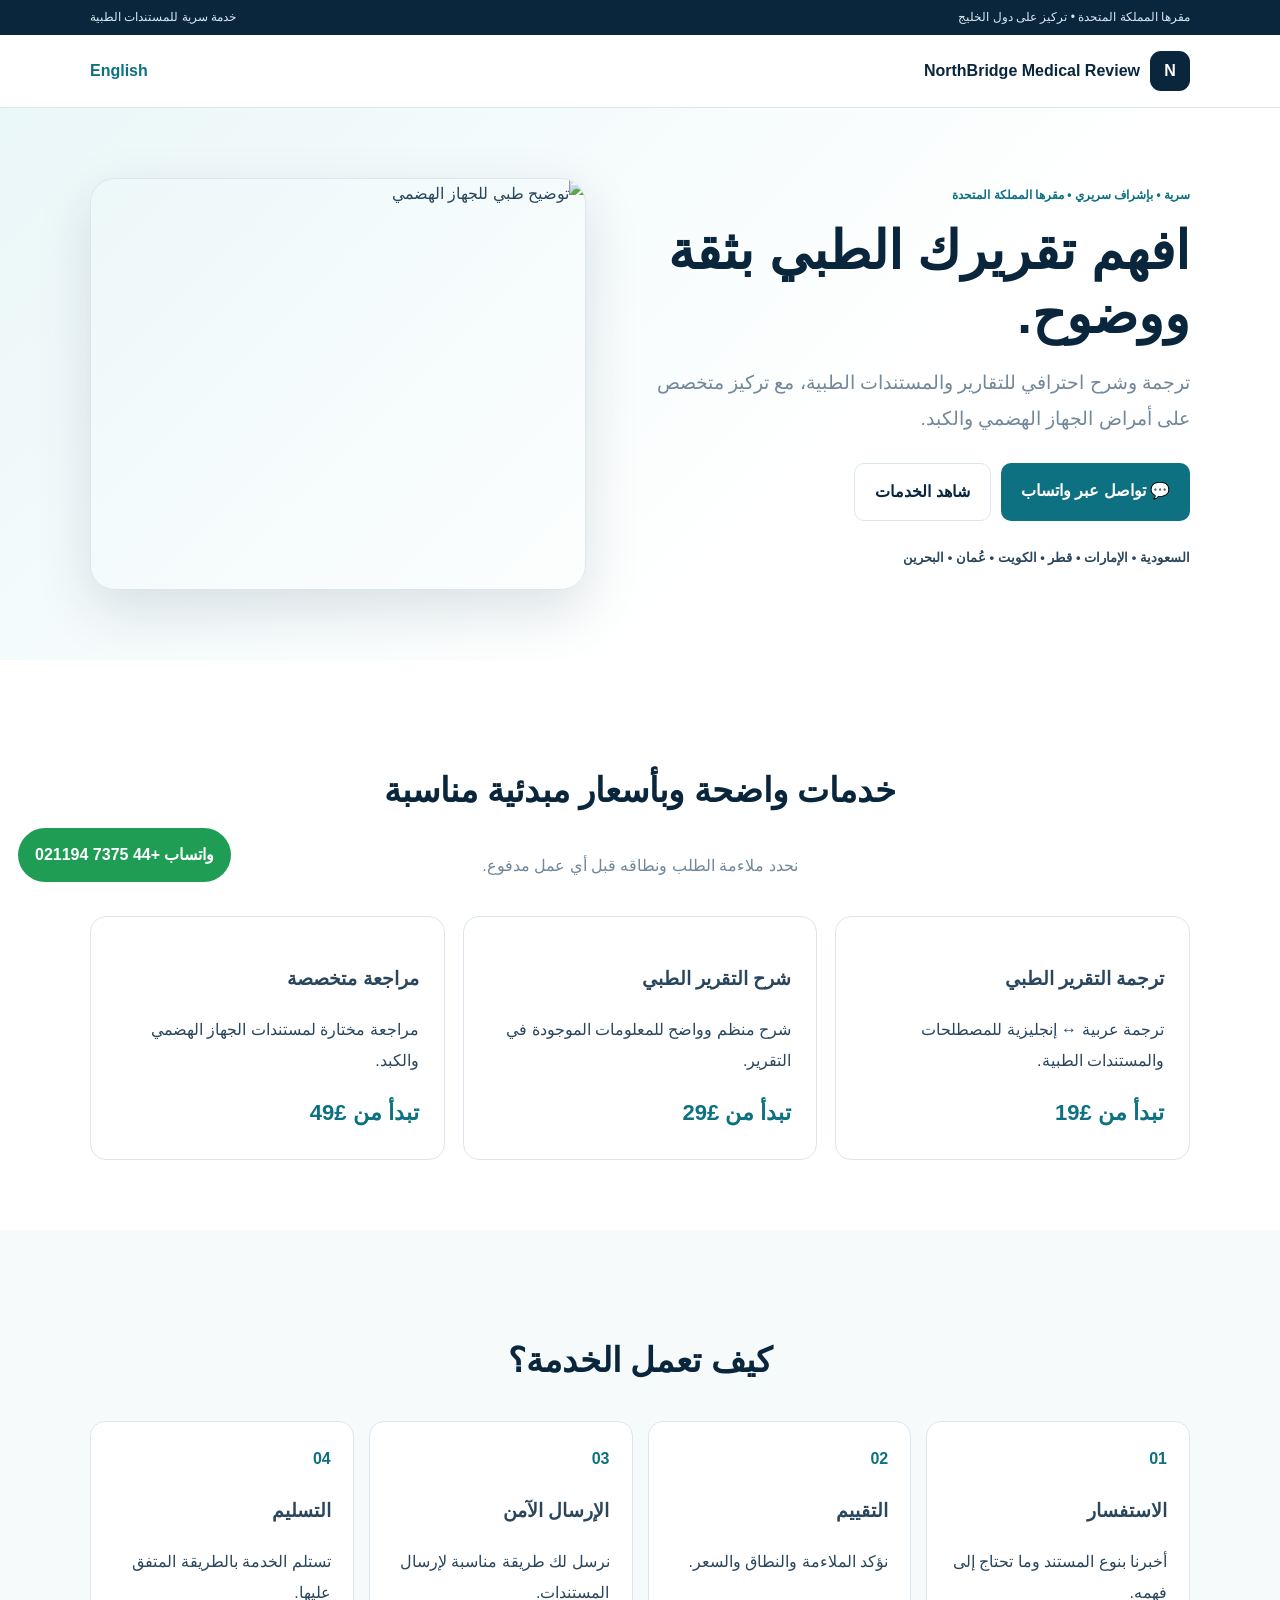
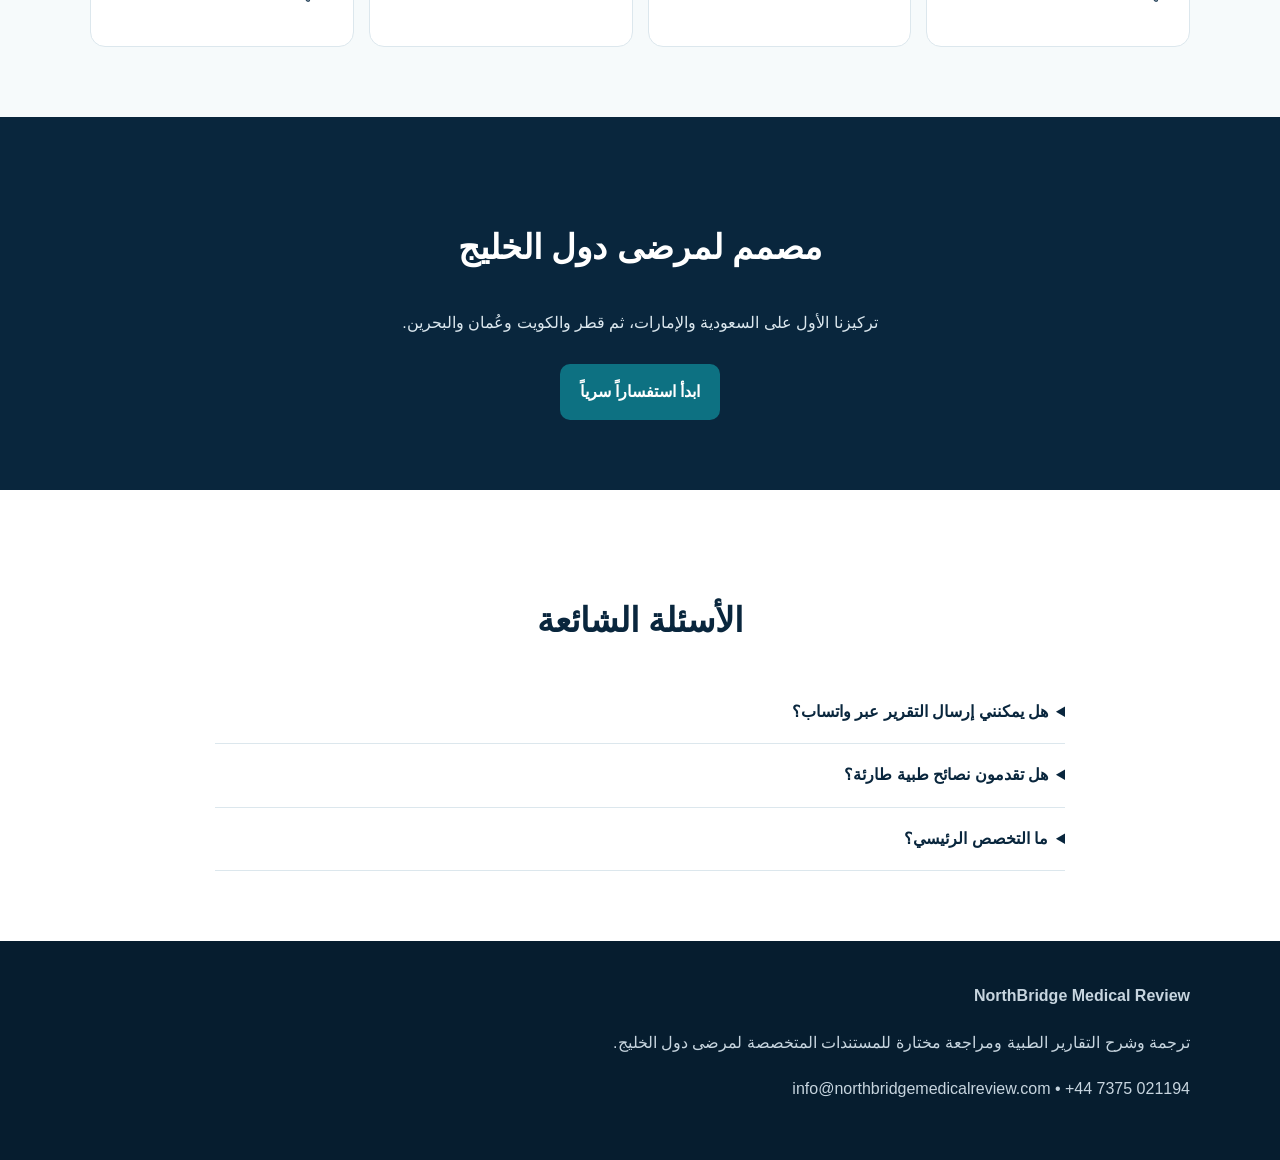
==== ar.html @ 4c1083df "Add files via upload" ====
<!doctype html><html lang="ar" dir="rtl"><head><meta charset="utf-8"><meta name="viewport" content="width=device-width,initial-scale=1"><title>NorthBridge Medical Review | ترجمة وشرح التقارير الطبية</title><meta name="description" content="ترجمة وشرح احترافي للتقارير الطبية مع تركيز متخصص على أمراض الجهاز الهضمي والكبد لمرضى دول الخليج."><style>body{margin:0;font-family:Tahoma,"Segoe UI",Arial,sans-serif;color:#29465d;line-height:1.9}a{text-decoration:none}.wrap{max-width:1100px;margin:auto;padding:0 22px}.top{background:#09263d;color:#dbe7ee;font-size:12px}.top .wrap{height:35px;display:flex;justify-content:space-between;align-items:center}header{background:#fff;border-bottom:1px solid #dce7ed}nav{height:72px;display:flex;justify-content:space-between;align-items:center}.brand{display:flex;align-items:center;gap:10px;font-weight:900;color:#09263d}.logo{width:40px;height:40px;border-radius:11px;background:#09263d;color:#fff;display:grid;place-items:center}.lang{color:#0d7182;font-weight:900}.hero{background:linear-gradient(135deg,#eaf7f8,#fff 65%);padding:70px 0}.grid{display:grid;grid-template-columns:1.05fr .95fr;gap:55px;align-items:center}.eyebrow{color:#0d7182;font-size:12px;font-weight:900}h1{font-size:53px;line-height:1.2;color:#09263d;margin:12px 0 18px}h2{font-size:34px;color:#09263d}.lead{font-size:19px;color:#71879a}.actions{display:flex;gap:10px;flex-wrap:wrap;margin:25px 0}.btn{display:inline-flex;padding:13px 20px;border-radius:10px;font-weight:900}.primary{background:#0d7182;color:#fff}.outline{border:1px solid #dce7ed;background:#fff;color:#09263d}.visual{border-radius:25px;overflow:hidden;border:1px solid #dce7ed;box-shadow:0 20px 55px rgba(9,38,61,.13)}.visual img{width:100%;height:410px;object-fit:cover;display:block}section{padding:70px 0}.center{text-align:center}.sub{max-width:720px;margin:0 auto 35px;color:#71879a}.cards{display:grid;grid-template-columns:repeat(3,1fr);gap:18px}.card{border:1px solid #dce7ed;border-radius:16px;padding:25px}.price{font-size:22px;font-weight:900;color:#0d7182}.process{background:#f6fafb}.steps{display:grid;grid-template-columns:repeat(4,1fr);gap:15px}.step{background:#fff;border:1px solid #dce7ed;border-radius:15px;padding:22px}.num{color:#0d7182;font-weight:900}.region{background:#09263d;color:#dbe7ee}.region h2{color:#fff}.faq{max-width:850px;margin:auto}.faq details{border-bottom:1px solid #dce7ed;padding:16px 0}.faq summary{font-weight:900;color:#09263d}footer{background:#061d2f;color:#c7d5df;padding:40px 0}.wa{position:fixed;left:18px;bottom:18px;background:#1f9d55;color:#fff;padding:12px 17px;border-radius:999px;font-weight:900}@media(max-width:850px){.grid{grid-template-columns:1fr}.cards{grid-template-columns:1fr}.steps{grid-template-columns:1fr 1fr}h1{font-size:42px}}@media(max-width:560px){.steps{grid-template-columns:1fr}h1{font-size:36px}}</style></head><body><div class="top"><div class="wrap"><span>مقرها المملكة المتحدة • تركيز على دول الخليج</span><span>خدمة سرية للمستندات الطبية</span></div></div><header><div class="wrap"><nav><a class="brand" href="index.html"><span class="logo">N</span>NorthBridge Medical Review</a><a class="lang" href="index.html">English</a></nav></div></header><main><section class="hero"><div class="wrap grid"><div><div class="eyebrow">سرية • بإشراف سريري • مقرها المملكة المتحدة</div><h1>افهم تقريرك الطبي بثقة ووضوح.</h1><p class="lead">ترجمة وشرح احترافي للتقارير والمستندات الطبية، مع تركيز متخصص على أمراض الجهاز الهضمي والكبد.</p><div class="actions"><a class="btn primary" href="https://wa.me/447375021194?text=%D9%85%D8%B1%D8%AD%D8%A8%D8%A7%D9%8B%D8%8C%20%D8%A3%D8%B1%D8%BA%D8%A8%20%D9%81%D9%8A%20%D8%AA%D9%82%D8%AF%D9%8A%D9%85%20%D8%A7%D8%B3%D8%AA%D9%81%D8%B3%D8%A7%D8%B1%20%D8%B3%D8%B1%D9%8A" target="_blank">💬 تواصل عبر واتساب</a><a class="btn outline" href="#services">شاهد الخدمات</a></div><p style="font-size:13px;font-weight:800">السعودية • الإمارات • قطر • الكويت • عُمان • البحرين</p></div><div class="visual"><img src="assets/gulf-digestive-anatomy.jpg" alt="توضيح طبي للجهاز الهضمي"></div></div></section><section id="services"><div class="wrap"><div class="center"><h2>خدمات واضحة وبأسعار مبدئية مناسبة</h2><p class="sub">نحدد ملاءمة الطلب ونطاقه قبل أي عمل مدفوع.</p></div><div class="cards"><div class="card"><h3>ترجمة التقرير الطبي</h3><p>ترجمة عربية ↔ إنجليزية للمصطلحات والمستندات الطبية.</p><div class="price">تبدأ من £19</div></div><div class="card"><h3>شرح التقرير الطبي</h3><p>شرح منظم وواضح للمعلومات الموجودة في التقرير.</p><div class="price">تبدأ من £29</div></div><div class="card"><h3>مراجعة متخصصة</h3><p>مراجعة مختارة لمستندات الجهاز الهضمي والكبد.</p><div class="price">تبدأ من £49</div></div></div></div></section><section class="process"><div class="wrap"><div class="center"><h2>كيف تعمل الخدمة؟</h2></div><div class="steps"><div class="step"><div class="num">01</div><h3>الاستفسار</h3><p>أخبرنا بنوع المستند وما تحتاج إلى فهمه.</p></div><div class="step"><div class="num">02</div><h3>التقييم</h3><p>نؤكد الملاءمة والنطاق والسعر.</p></div><div class="step"><div class="num">03</div><h3>الإرسال الآمن</h3><p>نرسل لك طريقة مناسبة لإرسال المستندات.</p></div><div class="step"><div class="num">04</div><h3>التسليم</h3><p>تستلم الخدمة بالطريقة المتفق عليها.</p></div></div></div></section><section class="region"><div class="wrap center"><h2>مصمم لمرضى دول الخليج</h2><p>تركيزنا الأول على السعودية والإمارات، ثم قطر والكويت وعُمان والبحرين.</p><div style="margin-top:25px"><a class="btn primary" href="https://wa.me/447375021194" target="_blank">ابدأ استفساراً سرياً</a></div></div></section><section id="faq"><div class="wrap"><div class="center"><h2>الأسئلة الشائعة</h2></div><div class="faq"><details><summary>هل يمكنني إرسال التقرير عبر واتساب؟</summary><p>بعد تقييم الطلب، سنوضح لك طريقة مناسبة وآمنة لإرسال المستندات.</p></details><details><summary>هل تقدمون نصائح طبية طارئة؟</summary><p>لا. هذه ليست خدمة طوارئ. عند وجود أعراض عاجلة، تواصل مع خدمة الطوارئ أو الرعاية الصحية المحلية.</p></details><details><summary>ما التخصص الرئيسي؟</summary><p>التركيز المتخصص الأولي هو أمراض الجهاز الهضمي والكبد.</p></details></div></div></section></main><footer><div class="wrap"><strong>NorthBridge Medical Review</strong><p>ترجمة وشرح التقارير الطبية ومراجعة مختارة للمستندات المتخصصة لمرضى دول الخليج.</p><p>info@northbridgemedicalreview.com • +44 7375 021194</p></div></footer><a class="wa" href="https://wa.me/447375021194" target="_blank">واتساب +44 7375 021194</a></body></html>
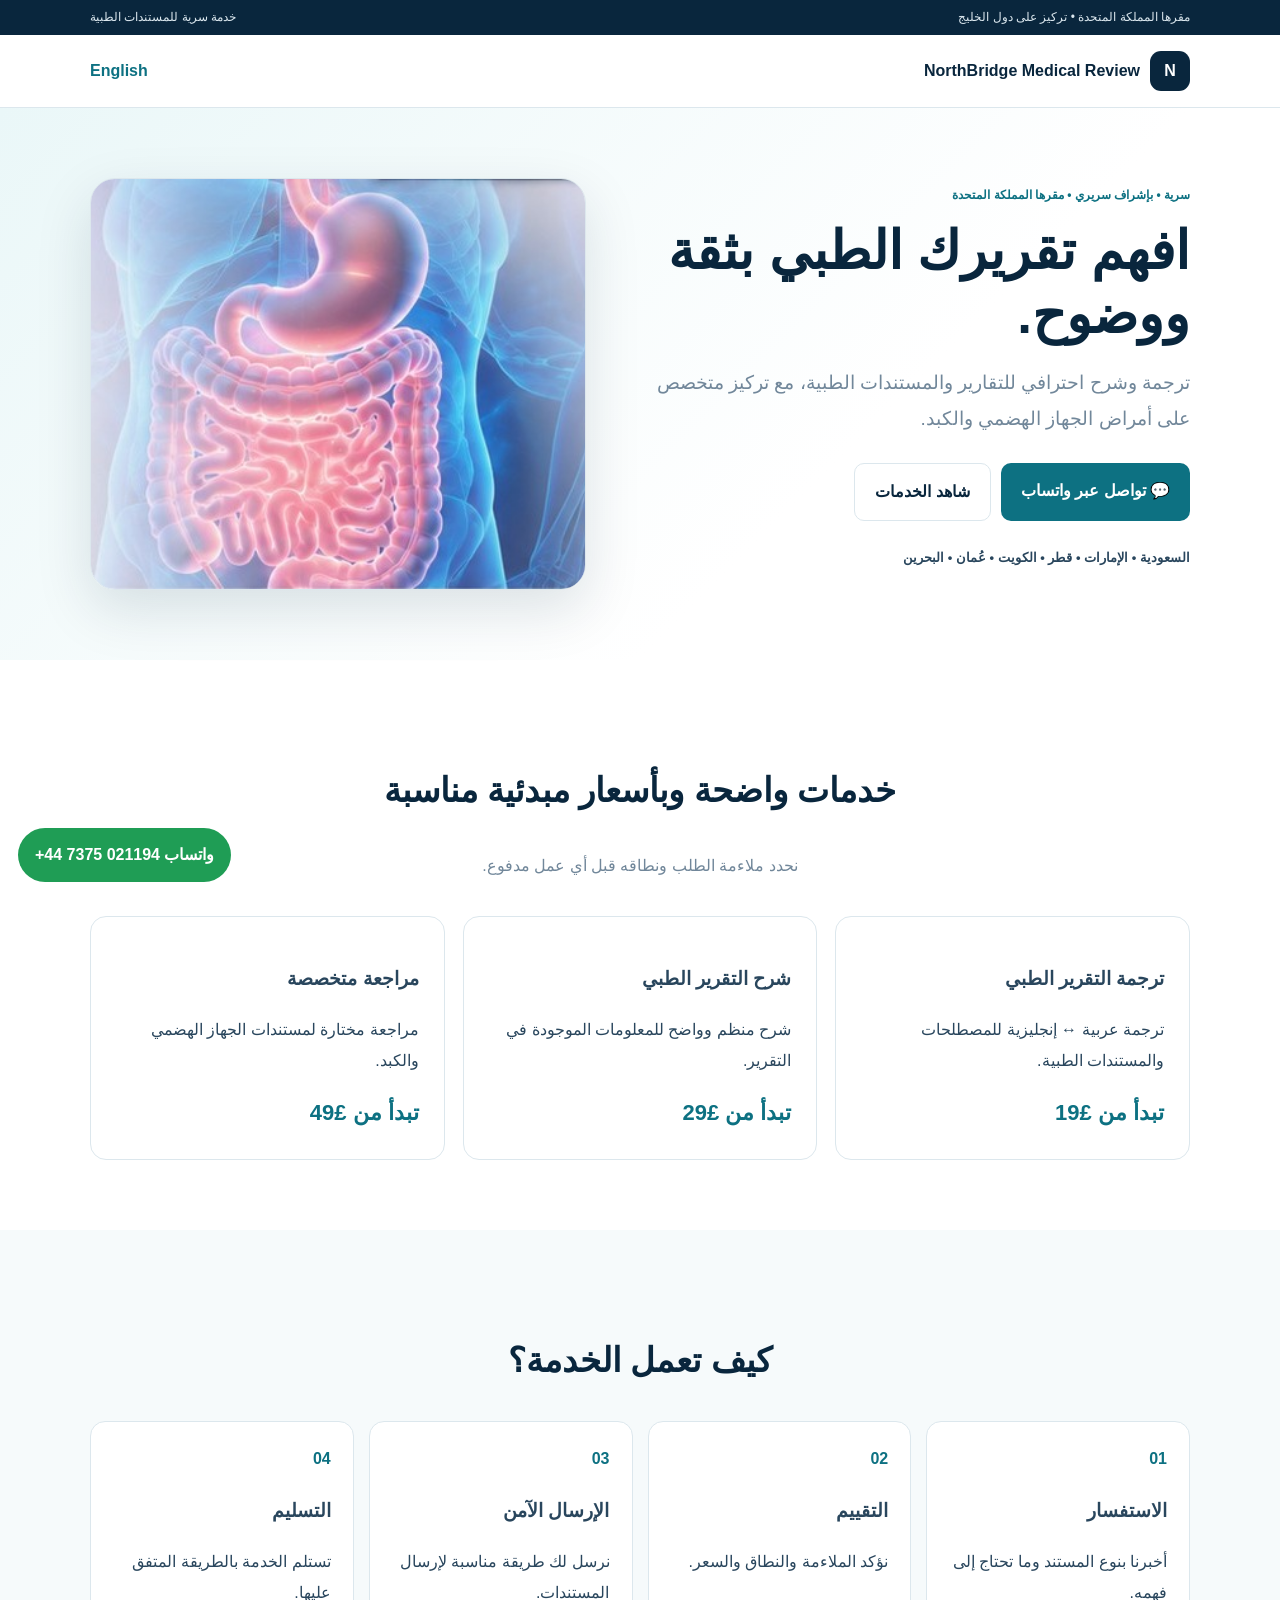
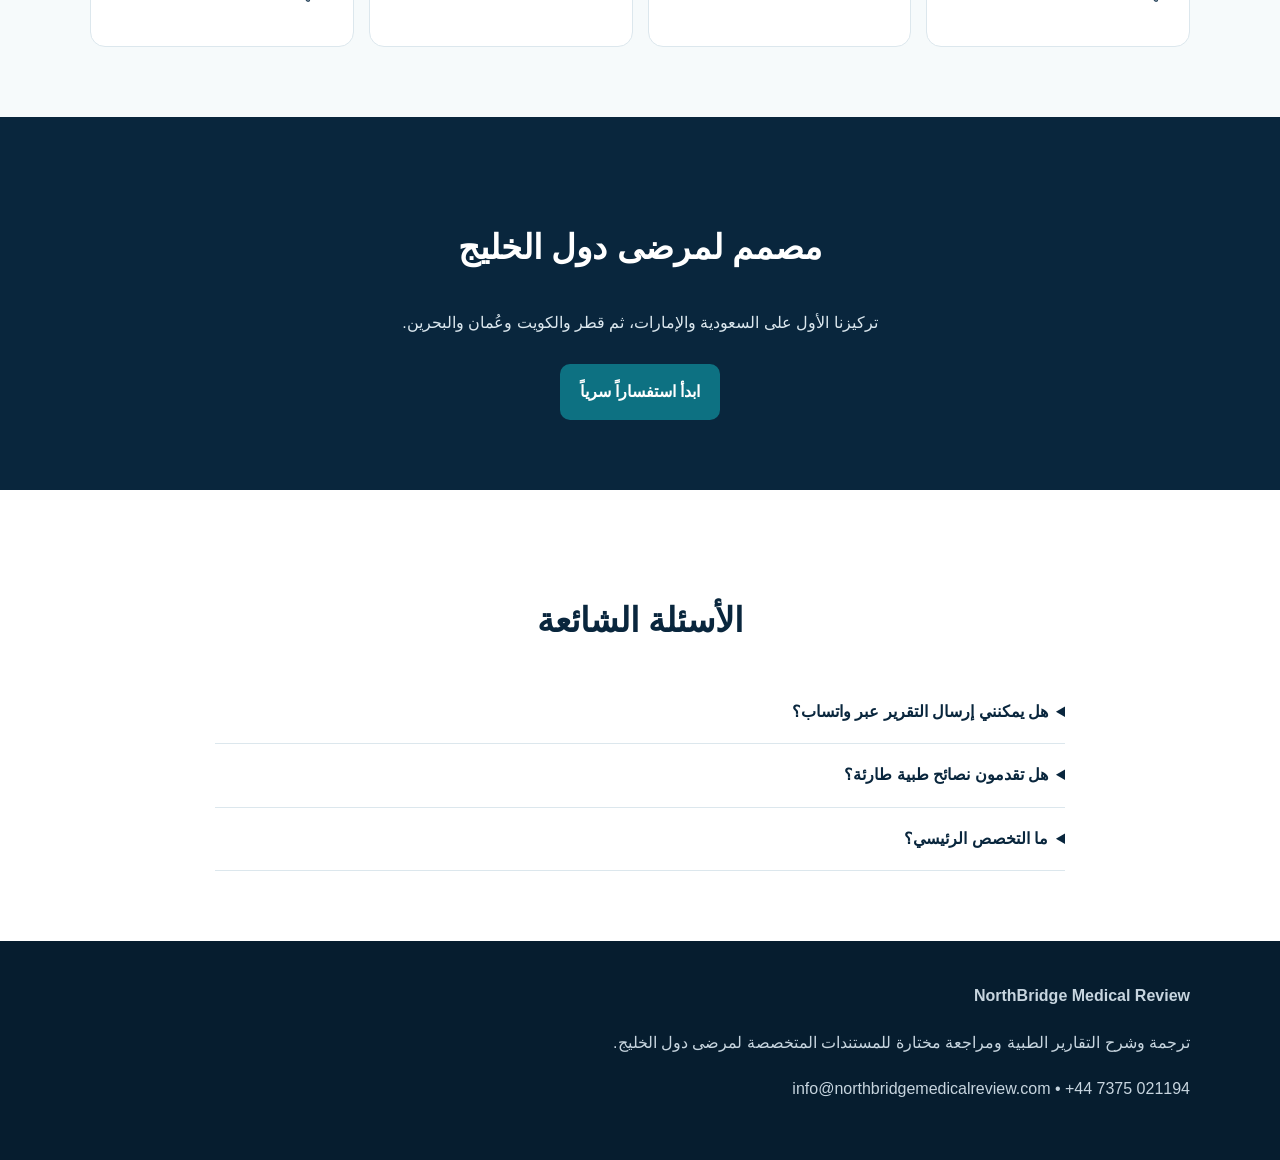
==== commit 1c1c31ac: "Add files via upload" ====
--- a/ar.html
+++ b/ar.html
@@ -1 +1 @@
-<!doctype html><html lang="ar" dir="rtl"><head><meta charset="utf-8"><meta name="viewport" content="width=device-width,initial-scale=1"><title>NorthBridge Medical Review | ترجمة وشرح التقارير الطبية</title><meta name="description" content="ترجمة وشرح احترافي للتقارير الطبية مع تركيز متخصص على أمراض الجهاز الهضمي والكبد لمرضى دول الخليج."><style>body{margin:0;font-family:Tahoma,"Segoe UI",Arial,sans-serif;color:#29465d;line-height:1.9}a{text-decoration:none}.wrap{max-width:1100px;margin:auto;padding:0 22px}.top{background:#09263d;color:#dbe7ee;font-size:12px}.top .wrap{height:35px;display:flex;justify-content:space-between;align-items:center}header{background:#fff;border-bottom:1px solid #dce7ed}nav{height:72px;display:flex;justify-content:space-between;align-items:center}.brand{display:flex;align-items:center;gap:10px;font-weight:900;color:#09263d}.logo{width:40px;height:40px;border-radius:11px;background:#09263d;color:#fff;display:grid;place-items:center}.lang{color:#0d7182;font-weight:900}.hero{background:linear-gradient(135deg,#eaf7f8,#fff 65%);padding:70px 0}.grid{display:grid;grid-template-columns:1.05fr .95fr;gap:55px;align-items:center}.eyebrow{color:#0d7182;font-size:12px;font-weight:900}h1{font-size:53px;line-height:1.2;color:#09263d;margin:12px 0 18px}h2{font-size:34px;color:#09263d}.lead{font-size:19px;color:#71879a}.actions{display:flex;gap:10px;flex-wrap:wrap;margin:25px 0}.btn{display:inline-flex;padding:13px 20px;border-radius:10px;font-weight:900}.primary{background:#0d7182;color:#fff}.outline{border:1px solid #dce7ed;background:#fff;color:#09263d}.visual{border-radius:25px;overflow:hidden;border:1px solid #dce7ed;box-shadow:0 20px 55px rgba(9,38,61,.13)}.visual img{width:100%;height:410px;object-fit:cover;display:block}section{padding:70px 0}.center{text-align:center}.sub{max-width:720px;margin:0 auto 35px;color:#71879a}.cards{display:grid;grid-template-columns:repeat(3,1fr);gap:18px}.card{border:1px solid #dce7ed;border-radius:16px;padding:25px}.price{font-size:22px;font-weight:900;color:#0d7182}.process{background:#f6fafb}.steps{display:grid;grid-template-columns:repeat(4,1fr);gap:15px}.step{background:#fff;border:1px solid #dce7ed;border-radius:15px;padding:22px}.num{color:#0d7182;font-weight:900}.region{background:#09263d;color:#dbe7ee}.region h2{color:#fff}.faq{max-width:850px;margin:auto}.faq details{border-bottom:1px solid #dce7ed;padding:16px 0}.faq summary{font-weight:900;color:#09263d}footer{background:#061d2f;color:#c7d5df;padding:40px 0}.wa{position:fixed;left:18px;bottom:18px;background:#1f9d55;color:#fff;padding:12px 17px;border-radius:999px;font-weight:900}@media(max-width:850px){.grid{grid-template-columns:1fr}.cards{grid-template-columns:1fr}.steps{grid-template-columns:1fr 1fr}h1{font-size:42px}}@media(max-width:560px){.steps{grid-template-columns:1fr}h1{font-size:36px}}</style></head><body><div class="top"><div class="wrap"><span>مقرها المملكة المتحدة • تركيز على دول الخليج</span><span>خدمة سرية للمستندات الطبية</span></div></div><header><div class="wrap"><nav><a class="brand" href="index.html"><span class="logo">N</span>NorthBridge Medical Review</a><a class="lang" href="index.html">English</a></nav></div></header><main><section class="hero"><div class="wrap grid"><div><div class="eyebrow">سرية • بإشراف سريري • مقرها المملكة المتحدة</div><h1>افهم تقريرك الطبي بثقة ووضوح.</h1><p class="lead">ترجمة وشرح احترافي للتقارير والمستندات الطبية، مع تركيز متخصص على أمراض الجهاز الهضمي والكبد.</p><div class="actions"><a class="btn primary" href="https://wa.me/447375021194?text=%D9%85%D8%B1%D8%AD%D8%A8%D8%A7%D9%8B%D8%8C%20%D8%A3%D8%B1%D8%BA%D8%A8%20%D9%81%D9%8A%20%D8%AA%D9%82%D8%AF%D9%8A%D9%85%20%D8%A7%D8%B3%D8%AA%D9%81%D8%B3%D8%A7%D8%B1%20%D8%B3%D8%B1%D9%8A" target="_blank">💬 تواصل عبر واتساب</a><a class="btn outline" href="#services">شاهد الخدمات</a></div><p style="font-size:13px;font-weight:800">السعودية • الإمارات • قطر • الكويت • عُمان • البحرين</p></div><div class="visual"><img src="assets/gulf-digestive-anatomy.jpg" alt="توضيح طبي للجهاز الهضمي"></div></div></section><section id="services"><div class="wrap"><div class="center"><h2>خدمات واضحة وبأسعار مبدئية مناسبة</h2><p class="sub">نحدد ملاءمة الطلب ونطاقه قبل أي عمل مدفوع.</p></div><div class="cards"><div class="card"><h3>ترجمة التقرير الطبي</h3><p>ترجمة عربية ↔ إنجليزية للمصطلحات والمستندات الطبية.</p><div class="price">تبدأ من £19</div></div><div class="card"><h3>شرح التقرير الطبي</h3><p>شرح منظم وواضح للمعلومات الموجودة في التقرير.</p><div class="price">تبدأ من £29</div></div><div class="card"><h3>مراجعة متخصصة</h3><p>مراجعة مختارة لمستندات الجهاز الهضمي والكبد.</p><div class="price">تبدأ من £49</div></div></div></div></section><section class="process"><div class="wrap"><div class="center"><h2>كيف تعمل الخدمة؟</h2></div><div class="steps"><div class="step"><div class="num">01</div><h3>الاستفسار</h3><p>أخبرنا بنوع المستند وما تحتاج إلى فهمه.</p></div><div class="step"><div class="num">02</div><h3>التقييم</h3><p>نؤكد الملاءمة والنطاق والسعر.</p></div><div class="step"><div class="num">03</div><h3>الإرسال الآمن</h3><p>نرسل لك طريقة مناسبة لإرسال المستندات.</p></div><div class="step"><div class="num">04</div><h3>التسليم</h3><p>تستلم الخدمة بالطريقة المتفق عليها.</p></div></div></div></section><section class="region"><div class="wrap center"><h2>مصمم لمرضى دول الخليج</h2><p>تركيزنا الأول على السعودية والإمارات، ثم قطر والكويت وعُمان والبحرين.</p><div style="margin-top:25px"><a class="btn primary" href="https://wa.me/447375021194" target="_blank">ابدأ استفساراً سرياً</a></div></div></section><section id="faq"><div class="wrap"><div class="center"><h2>الأسئلة الشائعة</h2></div><div class="faq"><details><summary>هل يمكنني إرسال التقرير عبر واتساب؟</summary><p>بعد تقييم الطلب، سنوضح لك طريقة مناسبة وآمنة لإرسال المستندات.</p></details><details><summary>هل تقدمون نصائح طبية طارئة؟</summary><p>لا. هذه ليست خدمة طوارئ. عند وجود أعراض عاجلة، تواصل مع خدمة الطوارئ أو الرعاية الصحية المحلية.</p></details><details><summary>ما التخصص الرئيسي؟</summary><p>التركيز المتخصص الأولي هو أمراض الجهاز الهضمي والكبد.</p></details></div></div></section></main><footer><div class="wrap"><strong>NorthBridge Medical Review</strong><p>ترجمة وشرح التقارير الطبية ومراجعة مختارة للمستندات المتخصصة لمرضى دول الخليج.</p><p>info@northbridgemedicalreview.com • +44 7375 021194</p></div></footer><a class="wa" href="https://wa.me/447375021194" target="_blank">واتساب +44 7375 021194</a></body></html>+<!doctype html><html lang="ar" dir="rtl"><head><meta charset="utf-8"><meta name="viewport" content="width=device-width,initial-scale=1"><title>NorthBridge Medical Review | ترجمة وشرح التقارير الطبية</title><meta name="description" content="ترجمة وشرح احترافي للتقارير الطبية مع تركيز متخصص على أمراض الجهاز الهضمي والكبد لمرضى دول الخليج."><style>body{margin:0;font-family:Tahoma,"Segoe UI",Arial,sans-serif;color:#29465d;line-height:1.9}a{text-decoration:none}.wrap{max-width:1100px;margin:auto;padding:0 22px}.top{background:#09263d;color:#dbe7ee;font-size:12px}.top .wrap{height:35px;display:flex;justify-content:space-between;align-items:center}header{background:#fff;border-bottom:1px solid #dce7ed}nav{height:72px;display:flex;justify-content:space-between;align-items:center}.brand{display:flex;align-items:center;gap:10px;font-weight:900;color:#09263d}.logo{width:40px;height:40px;border-radius:11px;background:#09263d;color:#fff;display:grid;place-items:center}.lang{color:#0d7182;font-weight:900}.hero{background:linear-gradient(135deg,#eaf7f8,#fff 65%);padding:70px 0}.grid{display:grid;grid-template-columns:1.05fr .95fr;gap:55px;align-items:center}.eyebrow{color:#0d7182;font-size:12px;font-weight:900}h1{font-size:53px;line-height:1.2;color:#09263d;margin:12px 0 18px}h2{font-size:34px;color:#09263d}.lead{font-size:19px;color:#71879a}.actions{display:flex;gap:10px;flex-wrap:wrap;margin:25px 0}.btn{display:inline-flex;padding:13px 20px;border-radius:10px;font-weight:900}.primary{background:#0d7182;color:#fff}.outline{border:1px solid #dce7ed;background:#fff;color:#09263d}.visual{border-radius:25px;overflow:hidden;border:1px solid #dce7ed;box-shadow:0 20px 55px rgba(9,38,61,.13)}.visual img{width:100%;height:410px;object-fit:cover;display:block}section{padding:70px 0}.center{text-align:center}.sub{max-width:720px;margin:0 auto 35px;color:#71879a}.cards{display:grid;grid-template-columns:repeat(3,1fr);gap:18px}.card{border:1px solid #dce7ed;border-radius:16px;padding:25px}.price{font-size:22px;font-weight:900;color:#0d7182}.process{background:#f6fafb}.steps{display:grid;grid-template-columns:repeat(4,1fr);gap:15px}.step{background:#fff;border:1px solid #dce7ed;border-radius:15px;padding:22px}.num{color:#0d7182;font-weight:900}.region{background:#09263d;color:#dbe7ee}.region h2{color:#fff}.faq{max-width:850px;margin:auto}.faq details{border-bottom:1px solid #dce7ed;padding:16px 0}.faq summary{font-weight:900;color:#09263d}footer{background:#061d2f;color:#c7d5df;padding:40px 0}.wa{position:fixed;left:18px;bottom:18px;background:#1f9d55;color:#fff;padding:12px 17px;border-radius:999px;font-weight:900}@media(max-width:850px){.grid{grid-template-columns:1fr}.cards{grid-template-columns:1fr}.steps{grid-template-columns:1fr 1fr}h1{font-size:42px}}@media(max-width:560px){.steps{grid-template-columns:1fr}h1{font-size:36px}}</style></head><body><div class="top"><div class="wrap"><span>مقرها المملكة المتحدة • تركيز على دول الخليج</span><span>خدمة سرية للمستندات الطبية</span></div></div><header><div class="wrap"><nav><a class="brand" href="index.html"><span class="logo">N</span>NorthBridge Medical Review</a><a class="lang" href="index.html">English</a></nav></div></header><main><section class="hero"><div class="wrap grid"><div><div class="eyebrow">سرية • بإشراف سريري • مقرها المملكة المتحدة</div><h1>افهم تقريرك الطبي بثقة ووضوح.</h1><p class="lead">ترجمة وشرح احترافي للتقارير والمستندات الطبية، مع تركيز متخصص على أمراض الجهاز الهضمي والكبد.</p><div class="actions"><a class="btn primary" href="https://wa.me/447375021194?text=%D9%85%D8%B1%D8%AD%D8%A8%D8%A7%D9%8B%D8%8C%20%D8%A3%D8%B1%D8%BA%D8%A8%20%D9%81%D9%8A%20%D8%AA%D9%82%D8%AF%D9%8A%D9%85%20%D8%A7%D8%B3%D8%AA%D9%81%D8%B3%D8%A7%D8%B1%20%D8%B3%D8%B1%D9%8A" target="_blank">💬 تواصل عبر واتساب</a><a class="btn outline" href="#services">شاهد الخدمات</a></div><p style="font-size:13px;font-weight:800">السعودية • الإمارات • قطر • الكويت • عُمان • البحرين</p></div><div class="visual"><img src="gulf-digestive-anatomy.jpg" alt="توضيح طبي للجهاز الهضمي"></div></div></section><section id="services"><div class="wrap"><div class="center"><h2>خدمات واضحة وبأسعار مبدئية مناسبة</h2><p class="sub">نحدد ملاءمة الطلب ونطاقه قبل أي عمل مدفوع.</p></div><div class="cards"><div class="card"><h3>ترجمة التقرير الطبي</h3><p>ترجمة عربية ↔ إنجليزية للمصطلحات والمستندات الطبية.</p><div class="price">تبدأ من £19</div></div><div class="card"><h3>شرح التقرير الطبي</h3><p>شرح منظم وواضح للمعلومات الموجودة في التقرير.</p><div class="price">تبدأ من £29</div></div><div class="card"><h3>مراجعة متخصصة</h3><p>مراجعة مختارة لمستندات الجهاز الهضمي والكبد.</p><div class="price">تبدأ من £49</div></div></div></div></section><section class="process"><div class="wrap"><div class="center"><h2>كيف تعمل الخدمة؟</h2></div><div class="steps"><div class="step"><div class="num">01</div><h3>الاستفسار</h3><p>أخبرنا بنوع المستند وما تحتاج إلى فهمه.</p></div><div class="step"><div class="num">02</div><h3>التقييم</h3><p>نؤكد الملاءمة والنطاق والسعر.</p></div><div class="step"><div class="num">03</div><h3>الإرسال الآمن</h3><p>نرسل لك طريقة مناسبة لإرسال المستندات.</p></div><div class="step"><div class="num">04</div><h3>التسليم</h3><p>تستلم الخدمة بالطريقة المتفق عليها.</p></div></div></div></section><section class="region"><div class="wrap center"><h2>مصمم لمرضى دول الخليج</h2><p>تركيزنا الأول على السعودية والإمارات، ثم قطر والكويت وعُمان والبحرين.</p><div style="margin-top:25px"><a class="btn primary" href="https://wa.me/447375021194" target="_blank">ابدأ استفساراً سرياً</a></div></div></section><section id="faq"><div class="wrap"><div class="center"><h2>الأسئلة الشائعة</h2></div><div class="faq"><details><summary>هل يمكنني إرسال التقرير عبر واتساب؟</summary><p>بعد تقييم الطلب، سنوضح لك طريقة مناسبة وآمنة لإرسال المستندات.</p></details><details><summary>هل تقدمون نصائح طبية طارئة؟</summary><p>لا. هذه ليست خدمة طوارئ. عند وجود أعراض عاجلة، تواصل مع خدمة الطوارئ أو الرعاية الصحية المحلية.</p></details><details><summary>ما التخصص الرئيسي؟</summary><p>التركيز المتخصص الأولي هو أمراض الجهاز الهضمي والكبد.</p></details></div></div></section></main><footer><div class="wrap"><strong>NorthBridge Medical Review</strong><p>ترجمة وشرح التقارير الطبية ومراجعة مختارة للمستندات المتخصصة لمرضى دول الخليج.</p><p>info@northbridgemedicalreview.com • +44 7375 021194</p></div></footer><a class="wa" href="https://wa.me/447375021194" target="_blank">واتساب <bdi dir="ltr">+44 7375 021194</bdi></a></body></html>
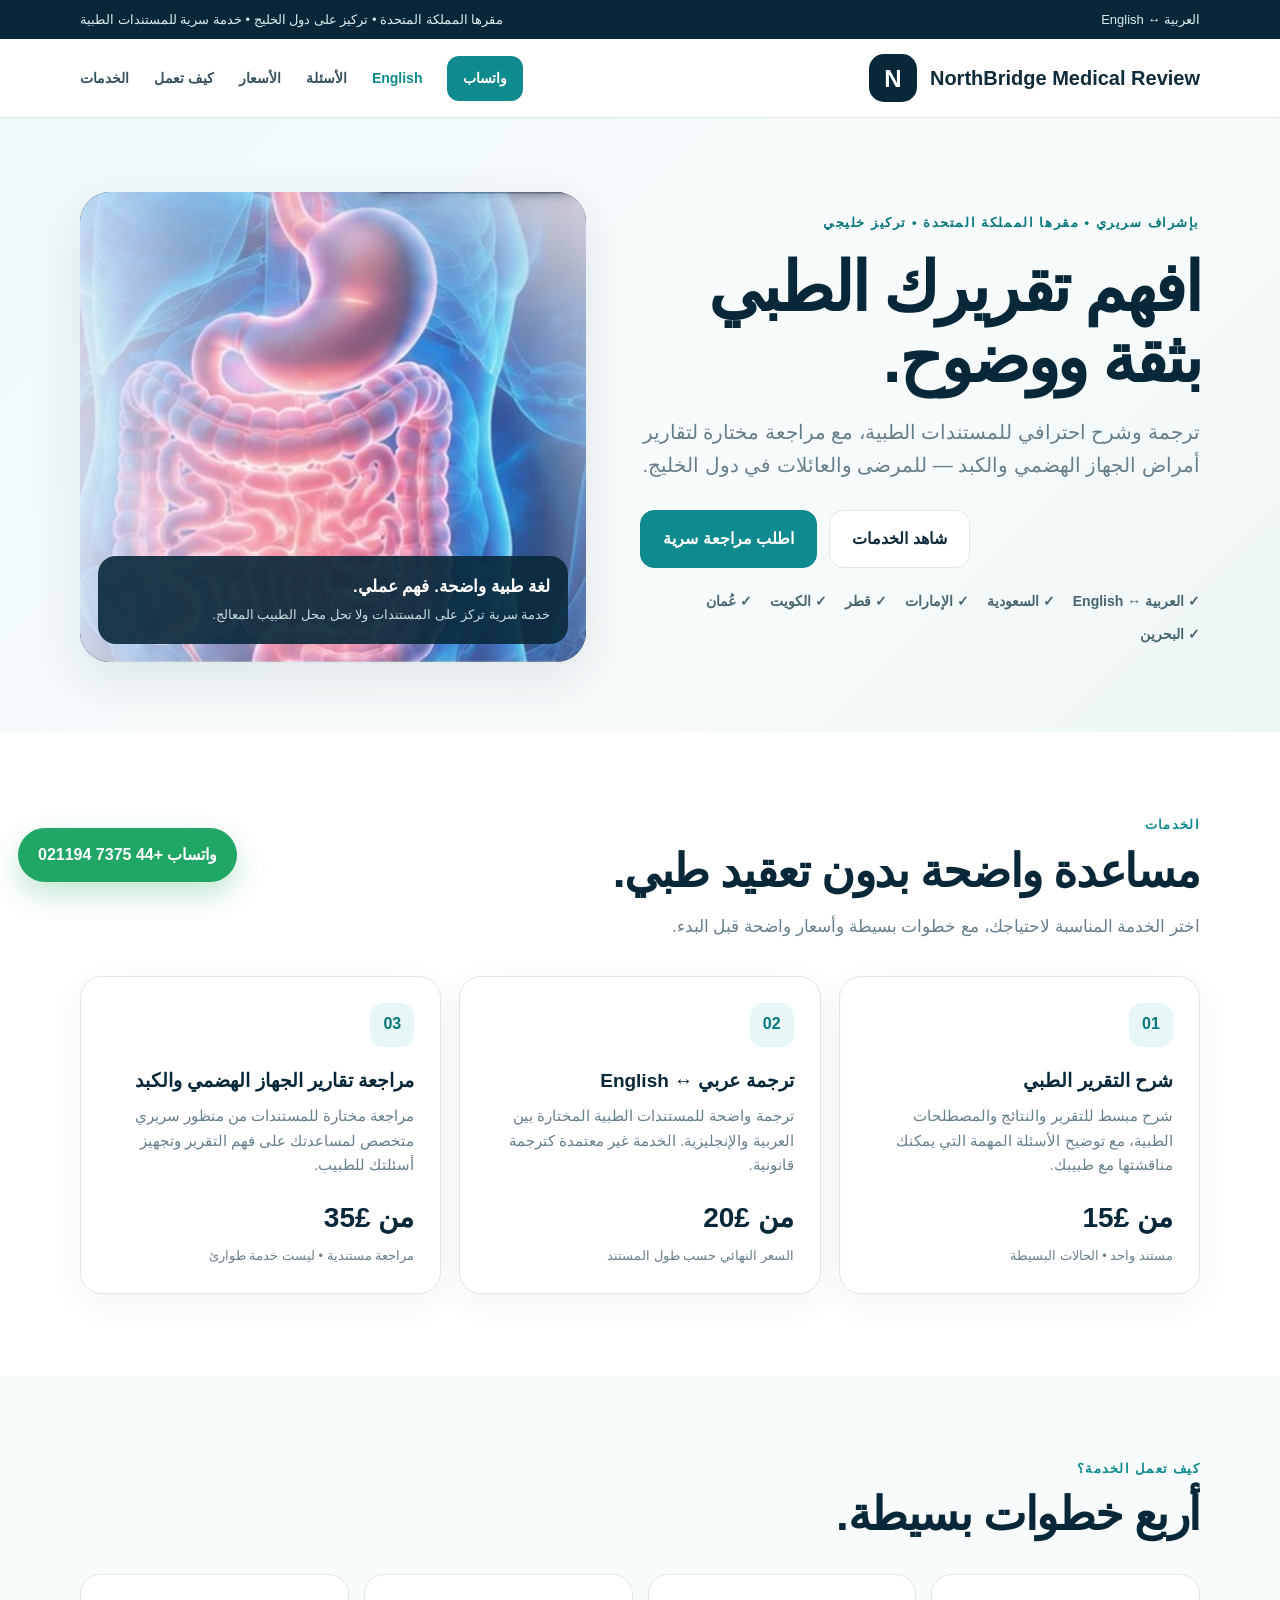
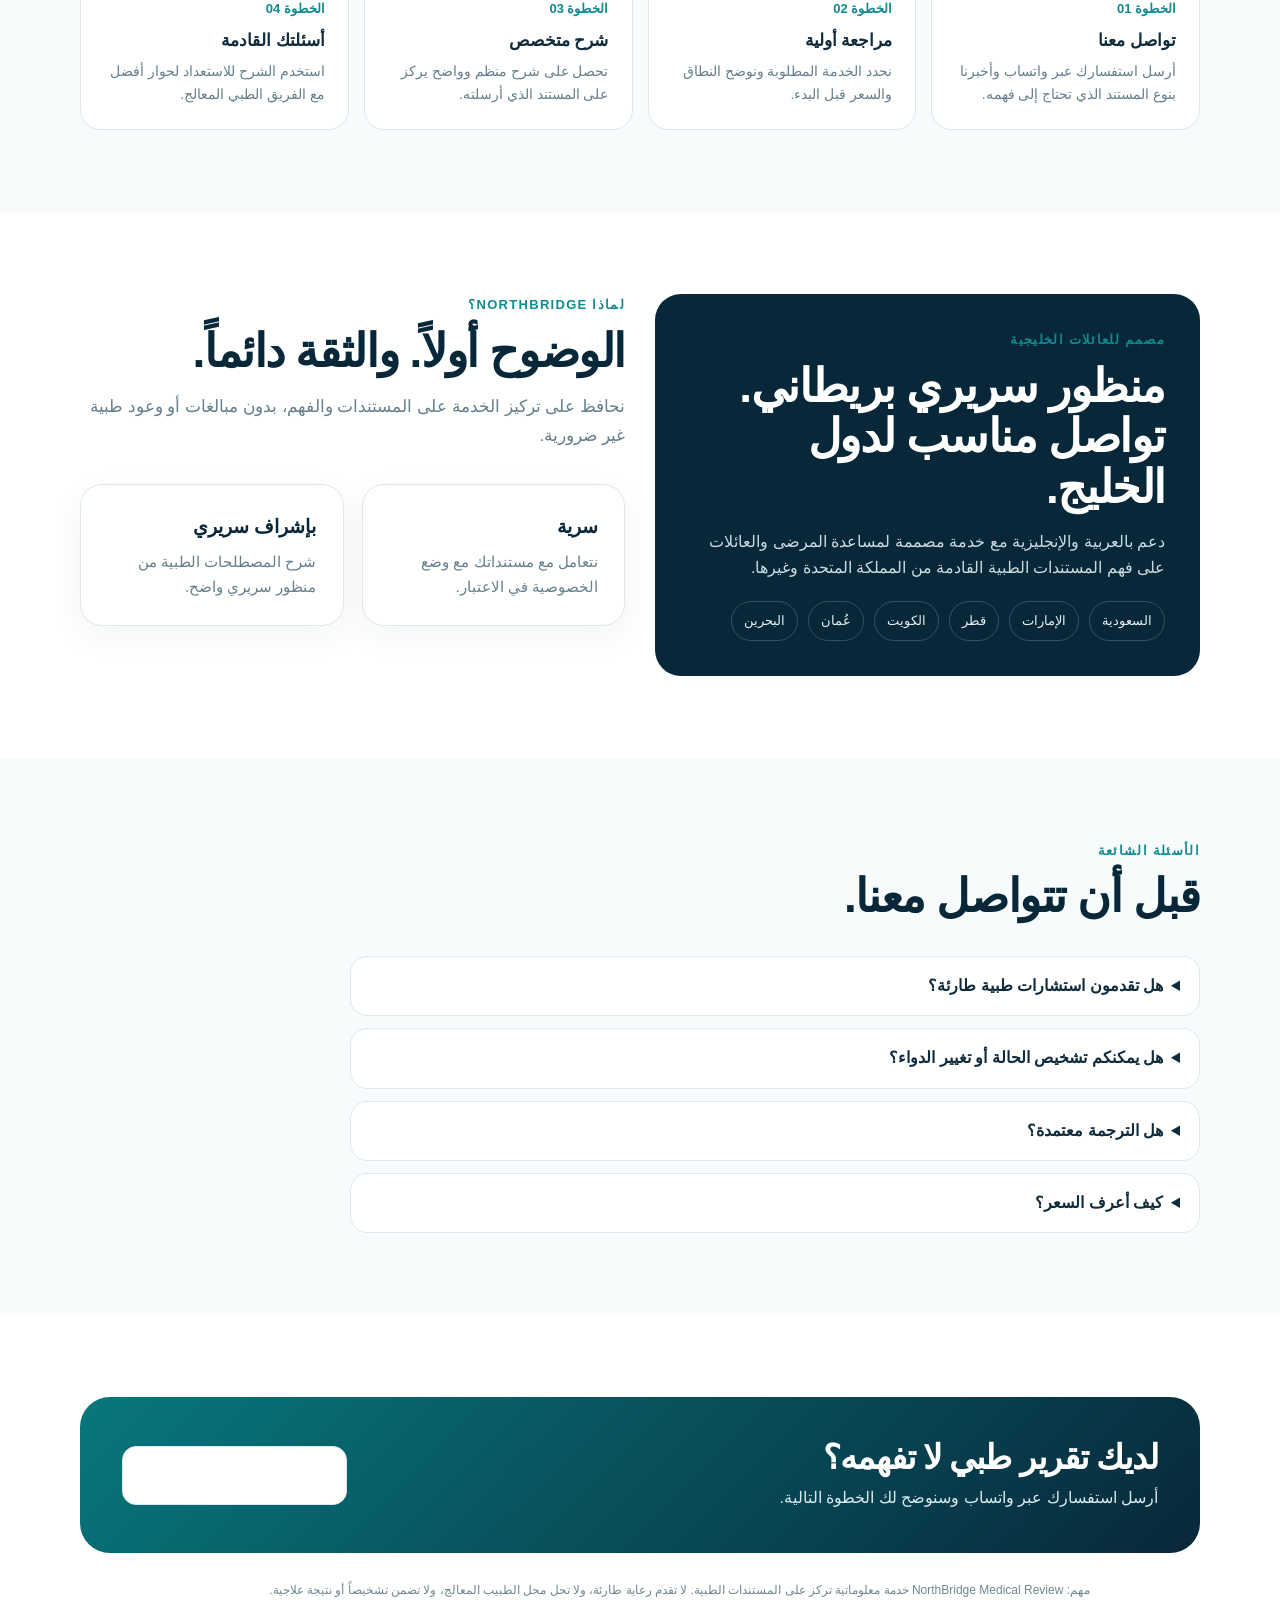
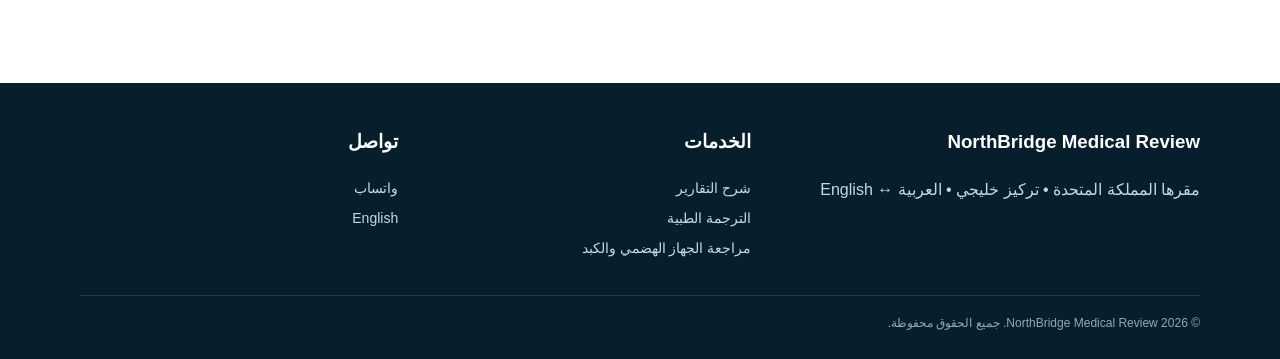
==== commit 5b1ec5a7: "Add files via upload" ====
--- a/ar.html
+++ b/ar.html
@@ -1 +1,48 @@
-<!doctype html><html lang="ar" dir="rtl"><head><meta charset="utf-8"><meta name="viewport" content="width=device-width,initial-scale=1"><title>NorthBridge Medical Review | ترجمة وشرح التقارير الطبية</title><meta name="description" content="ترجمة وشرح احترافي للتقارير الطبية مع تركيز متخصص على أمراض الجهاز الهضمي والكبد لمرضى دول الخليج."><style>body{margin:0;font-family:Tahoma,"Segoe UI",Arial,sans-serif;color:#29465d;line-height:1.9}a{text-decoration:none}.wrap{max-width:1100px;margin:auto;padding:0 22px}.top{background:#09263d;color:#dbe7ee;font-size:12px}.top .wrap{height:35px;display:flex;justify-content:space-between;align-items:center}header{background:#fff;border-bottom:1px solid #dce7ed}nav{height:72px;display:flex;justify-content:space-between;align-items:center}.brand{display:flex;align-items:center;gap:10px;font-weight:900;color:#09263d}.logo{width:40px;height:40px;border-radius:11px;background:#09263d;color:#fff;display:grid;place-items:center}.lang{color:#0d7182;font-weight:900}.hero{background:linear-gradient(135deg,#eaf7f8,#fff 65%);padding:70px 0}.grid{display:grid;grid-template-columns:1.05fr .95fr;gap:55px;align-items:center}.eyebrow{color:#0d7182;font-size:12px;font-weight:900}h1{font-size:53px;line-height:1.2;color:#09263d;margin:12px 0 18px}h2{font-size:34px;color:#09263d}.lead{font-size:19px;color:#71879a}.actions{display:flex;gap:10px;flex-wrap:wrap;margin:25px 0}.btn{display:inline-flex;padding:13px 20px;border-radius:10px;font-weight:900}.primary{background:#0d7182;color:#fff}.outline{border:1px solid #dce7ed;background:#fff;color:#09263d}.visual{border-radius:25px;overflow:hidden;border:1px solid #dce7ed;box-shadow:0 20px 55px rgba(9,38,61,.13)}.visual img{width:100%;height:410px;object-fit:cover;display:block}section{padding:70px 0}.center{text-align:center}.sub{max-width:720px;margin:0 auto 35px;color:#71879a}.cards{display:grid;grid-template-columns:repeat(3,1fr);gap:18px}.card{border:1px solid #dce7ed;border-radius:16px;padding:25px}.price{font-size:22px;font-weight:900;color:#0d7182}.process{background:#f6fafb}.steps{display:grid;grid-template-columns:repeat(4,1fr);gap:15px}.step{background:#fff;border:1px solid #dce7ed;border-radius:15px;padding:22px}.num{color:#0d7182;font-weight:900}.region{background:#09263d;color:#dbe7ee}.region h2{color:#fff}.faq{max-width:850px;margin:auto}.faq details{border-bottom:1px solid #dce7ed;padding:16px 0}.faq summary{font-weight:900;color:#09263d}footer{background:#061d2f;color:#c7d5df;padding:40px 0}.wa{position:fixed;left:18px;bottom:18px;background:#1f9d55;color:#fff;padding:12px 17px;border-radius:999px;font-weight:900}@media(max-width:850px){.grid{grid-template-columns:1fr}.cards{grid-template-columns:1fr}.steps{grid-template-columns:1fr 1fr}h1{font-size:42px}}@media(max-width:560px){.steps{grid-template-columns:1fr}h1{font-size:36px}}</style></head><body><div class="top"><div class="wrap"><span>مقرها المملكة المتحدة • تركيز على دول الخليج</span><span>خدمة سرية للمستندات الطبية</span></div></div><header><div class="wrap"><nav><a class="brand" href="index.html"><span class="logo">N</span>NorthBridge Medical Review</a><a class="lang" href="index.html">English</a></nav></div></header><main><section class="hero"><div class="wrap grid"><div><div class="eyebrow">سرية • بإشراف سريري • مقرها المملكة المتحدة</div><h1>افهم تقريرك الطبي بثقة ووضوح.</h1><p class="lead">ترجمة وشرح احترافي للتقارير والمستندات الطبية، مع تركيز متخصص على أمراض الجهاز الهضمي والكبد.</p><div class="actions"><a class="btn primary" href="https://wa.me/447375021194?text=%D9%85%D8%B1%D8%AD%D8%A8%D8%A7%D9%8B%D8%8C%20%D8%A3%D8%B1%D8%BA%D8%A8%20%D9%81%D9%8A%20%D8%AA%D9%82%D8%AF%D9%8A%D9%85%20%D8%A7%D8%B3%D8%AA%D9%81%D8%B3%D8%A7%D8%B1%20%D8%B3%D8%B1%D9%8A" target="_blank">💬 تواصل عبر واتساب</a><a class="btn outline" href="#services">شاهد الخدمات</a></div><p style="font-size:13px;font-weight:800">السعودية • الإمارات • قطر • الكويت • عُمان • البحرين</p></div><div class="visual"><img src="gulf-digestive-anatomy.jpg" alt="توضيح طبي للجهاز الهضمي"></div></div></section><section id="services"><div class="wrap"><div class="center"><h2>خدمات واضحة وبأسعار مبدئية مناسبة</h2><p class="sub">نحدد ملاءمة الطلب ونطاقه قبل أي عمل مدفوع.</p></div><div class="cards"><div class="card"><h3>ترجمة التقرير الطبي</h3><p>ترجمة عربية ↔ إنجليزية للمصطلحات والمستندات الطبية.</p><div class="price">تبدأ من £19</div></div><div class="card"><h3>شرح التقرير الطبي</h3><p>شرح منظم وواضح للمعلومات الموجودة في التقرير.</p><div class="price">تبدأ من £29</div></div><div class="card"><h3>مراجعة متخصصة</h3><p>مراجعة مختارة لمستندات الجهاز الهضمي والكبد.</p><div class="price">تبدأ من £49</div></div></div></div></section><section class="process"><div class="wrap"><div class="center"><h2>كيف تعمل الخدمة؟</h2></div><div class="steps"><div class="step"><div class="num">01</div><h3>الاستفسار</h3><p>أخبرنا بنوع المستند وما تحتاج إلى فهمه.</p></div><div class="step"><div class="num">02</div><h3>التقييم</h3><p>نؤكد الملاءمة والنطاق والسعر.</p></div><div class="step"><div class="num">03</div><h3>الإرسال الآمن</h3><p>نرسل لك طريقة مناسبة لإرسال المستندات.</p></div><div class="step"><div class="num">04</div><h3>التسليم</h3><p>تستلم الخدمة بالطريقة المتفق عليها.</p></div></div></div></section><section class="region"><div class="wrap center"><h2>مصمم لمرضى دول الخليج</h2><p>تركيزنا الأول على السعودية والإمارات، ثم قطر والكويت وعُمان والبحرين.</p><div style="margin-top:25px"><a class="btn primary" href="https://wa.me/447375021194" target="_blank">ابدأ استفساراً سرياً</a></div></div></section><section id="faq"><div class="wrap"><div class="center"><h2>الأسئلة الشائعة</h2></div><div class="faq"><details><summary>هل يمكنني إرسال التقرير عبر واتساب؟</summary><p>بعد تقييم الطلب، سنوضح لك طريقة مناسبة وآمنة لإرسال المستندات.</p></details><details><summary>هل تقدمون نصائح طبية طارئة؟</summary><p>لا. هذه ليست خدمة طوارئ. عند وجود أعراض عاجلة، تواصل مع خدمة الطوارئ أو الرعاية الصحية المحلية.</p></details><details><summary>ما التخصص الرئيسي؟</summary><p>التركيز المتخصص الأولي هو أمراض الجهاز الهضمي والكبد.</p></details></div></div></section></main><footer><div class="wrap"><strong>NorthBridge Medical Review</strong><p>ترجمة وشرح التقارير الطبية ومراجعة مختارة للمستندات المتخصصة لمرضى دول الخليج.</p><p>info@northbridgemedicalreview.com • +44 7375 021194</p></div></footer><a class="wa" href="https://wa.me/447375021194" target="_blank">واتساب <bdi dir="ltr">+44 7375 021194</bdi></a></body></html>+<!doctype html>
+<html lang="ar" dir="rtl">
+<head>
+<meta charset="utf-8"><meta name="viewport" content="width=device-width,initial-scale=1">
+<title>NorthBridge Medical Review | شرح وترجمة التقارير الطبية</title>
+<meta name="description" content="خدمة بريطانية بإشراف سريري لشرح وترجمة المستندات الطبية ومراجعة مختارة لتقارير الجهاز الهضمي والكبد للعائلات في دول الخليج.">
+<link rel="canonical" href="https://northbridgemedicalreview.com/ar.html">
+<link rel="stylesheet" href="styles.css"><link rel="icon" href="favicon.svg">
+</head>
+<body>
+<div class="topbar"><div class="container"><span>مقرها المملكة المتحدة • تركيز على دول الخليج • خدمة سرية للمستندات الطبية</span><span>العربية ↔ English</span></div></div>
+<header class="nav"><div class="container nav-inner">
+<a class="brand" href="ar.html"><span class="logo">N</span><span>NorthBridge Medical Review</span></a>
+<nav class="navlinks"><a href="#services">الخدمات</a><a href="#how">كيف تعمل</a><a href="#pricing">الأسعار</a><a href="#faq">الأسئلة</a><a class="lang" href="index.html">English</a><a class="nav-cta" href="https://wa.me/447375021194?text=%D9%85%D8%B1%D8%AD%D8%A8%D8%A7%D9%8B%20NorthBridge%20Medical%20Review%D8%8C%20%D8%A3%D8%B1%D8%BA%D8%A8%20%D9%81%D9%8A%20%D8%A7%D9%84%D8%A7%D8%B3%D8%AA%D9%81%D8%B3%D8%A7%D8%B1%20%D8%B9%D9%86%20%D9%85%D8%B1%D8%A7%D8%AC%D8%B9%D8%A9%20%D8%AA%D9%82%D8%B1%D9%8A%D8%B1%20%D8%B7%D8%A8%D9%8A.">واتساب</a></nav>
+</div></header>
+<main>
+<section class="hero"><div class="container hero-grid"><div><div class="eyebrow">بإشراف سريري • مقرها المملكة المتحدة • تركيز خليجي</div>
+<h1>افهم تقريرك الطبي بثقة ووضوح.</h1><p>ترجمة وشرح احترافي للمستندات الطبية، مع مراجعة مختارة لتقارير أمراض الجهاز الهضمي والكبد — للمرضى والعائلات في دول الخليج.</p>
+<div class="actions"><a class="btn btn-primary" href="https://wa.me/447375021194?text=%D9%85%D8%B1%D8%AD%D8%A8%D8%A7%D9%8B%D8%8C%20%D8%A3%D8%B1%D8%BA%D8%A8%20%D9%81%D9%8A%20%D8%B7%D9%84%D8%A8%20%D9%85%D8%B1%D8%A7%D8%AC%D8%B9%D8%A9%20%D8%B3%D8%B1%D9%8A%D8%A9%20%D9%84%D8%AA%D9%82%D8%B1%D9%8A%D8%B1%20%D8%B7%D8%A8%D9%8A.">اطلب مراجعة سرية</a><a class="btn btn-light" href="#services">شاهد الخدمات</a></div>
+<div class="trustline"><span>✓ العربية ↔ English</span><span>✓ السعودية</span><span>✓ الإمارات</span><span>✓ قطر</span><span>✓ الكويت</span><span>✓ عُمان</span><span>✓ البحرين</span></div>
+</div><div class="hero-card"><img src="gulf-digestive-anatomy.jpg" alt="رسم طبي توضيحي للجهاز الهضمي"><div class="hero-overlay"><strong>لغة طبية واضحة. فهم عملي.</strong><span>خدمة سرية تركز على المستندات ولا تحل محل الطبيب المعالج.</span></div></div></div></section>
+
+<section class="section" id="services"><div class="container"><div class="section-head"><div class="kicker">الخدمات</div><h2>مساعدة واضحة بدون تعقيد طبي.</h2><p>اختر الخدمة المناسبة لاحتياجك، مع خطوات بسيطة وأسعار واضحة قبل البدء.</p></div>
+<div class="cards"><article class="card"><div class="icon">01</div><h3>شرح التقرير الطبي</h3><p>شرح مبسط للتقرير والنتائج والمصطلحات الطبية، مع توضيح الأسئلة المهمة التي يمكنك مناقشتها مع طبيبك.</p><div class="price">من £15</div><div class="price-note">مستند واحد • الحالات البسيطة</div></article>
+<article class="card"><div class="icon">02</div><h3>ترجمة عربي ↔ English</h3><p>ترجمة واضحة للمستندات الطبية المختارة بين العربية والإنجليزية. الخدمة غير معتمدة كترجمة قانونية.</p><div class="price">من £20</div><div class="price-note">السعر النهائي حسب طول المستند</div></article>
+<article class="card"><div class="icon">03</div><h3>مراجعة تقارير الجهاز الهضمي والكبد</h3><p>مراجعة مختارة للمستندات من منظور سريري متخصص لمساعدتك على فهم التقرير وتجهيز أسئلتك للطبيب.</p><div class="price">من £35</div><div class="price-note">مراجعة مستندية • ليست خدمة طوارئ</div></article></div></div></section>
+
+<section class="section section-soft" id="how"><div class="container"><div class="section-head"><div class="kicker">كيف تعمل الخدمة؟</div><h2>أربع خطوات بسيطة.</h2></div><div class="process">
+<div class="step"><div class="num">الخطوة 01</div><h3>تواصل معنا</h3><p>أرسل استفسارك عبر واتساب وأخبرنا بنوع المستند الذي تحتاج إلى فهمه.</p></div>
+<div class="step"><div class="num">الخطوة 02</div><h3>مراجعة أولية</h3><p>نحدد الخدمة المطلوبة ونوضح النطاق والسعر قبل البدء.</p></div>
+<div class="step"><div class="num">الخطوة 03</div><h3>شرح متخصص</h3><p>تحصل على شرح منظم وواضح يركز على المستند الذي أرسلته.</p></div>
+<div class="step"><div class="num">الخطوة 04</div><h3>أسئلتك القادمة</h3><p>استخدم الشرح للاستعداد لحوار أفضل مع الفريق الطبي المعالج.</p></div></div></div></section>
+
+<section class="section" id="pricing"><div class="container gcc"><div class="gcc-panel"><div class="kicker">مصمم للعائلات الخليجية</div><h2>منظور سريري بريطاني. تواصل مناسب لدول الخليج.</h2><p>دعم بالعربية والإنجليزية مع خدمة مصممة لمساعدة المرضى والعائلات على فهم المستندات الطبية القادمة من المملكة المتحدة وغيرها.</p><div class="countries"><span class="country">السعودية</span><span class="country">الإمارات</span><span class="country">قطر</span><span class="country">الكويت</span><span class="country">عُمان</span><span class="country">البحرين</span></div></div>
+<div><div class="section-head"><div class="kicker">لماذا NorthBridge؟</div><h2>الوضوح أولاً. والثقة دائماً.</h2><p>نحافظ على تركيز الخدمة على المستندات والفهم، بدون مبالغات أو وعود طبية غير ضرورية.</p></div><div class="cards" style="grid-template-columns:1fr 1fr"><article class="card"><h3>سرية</h3><p>نتعامل مع مستنداتك مع وضع الخصوصية في الاعتبار.</p></article><article class="card"><h3>بإشراف سريري</h3><p>شرح المصطلحات الطبية من منظور سريري واضح.</p></article></div></div></div></section>
+
+<section class="section section-soft" id="faq"><div class="container"><div class="section-head"><div class="kicker">الأسئلة الشائعة</div><h2>قبل أن تتواصل معنا.</h2></div><div class="faq">
+<details><summary>هل تقدمون استشارات طبية طارئة؟</summary><p>لا. الخدمة مخصصة لشرح ومراجعة المستندات. في الحالات الطارئة أو الأعراض الشديدة، تواصل مع خدمات الطوارئ أو طبيبك المعالج.</p></details>
+<details><summary>هل يمكنكم تشخيص الحالة أو تغيير الدواء؟</summary><p>لا. الخدمة لا تحل محل الطبيب المعالج ولا تقدم رعاية طارئة أو وصف أدوية أو تغيير العلاج من خلال الموقع.</p></details>
+<details><summary>هل الترجمة معتمدة؟</summary><p>لا. ما لم يتم الاتفاق صراحة على غير ذلك، فالترجمة غير معتمدة وموجهة لفهم المستند الطبي.</p></details>
+<details><summary>كيف أعرف السعر؟</summary><p>أرسل المستند وطلبك عبر واتساب، وسنحدد نطاق الخدمة والسعر قبل البدء.</p></details>
+</div></div></section>
+
+<section class="section"><div class="container"><div class="cta"><div><h2>لديك تقرير طبي لا تفهمه؟</h2><p>أرسل استفسارك عبر واتساب وسنوضح لك الخطوة التالية.</p></div><a class="btn btn-light" href="https://wa.me/447375021194?text=%D9%85%D8%B1%D8%AD%D8%A8%D8%A7%D9%8B%D8%8C%20%D8%A3%D8%B1%D8%BA%D8%A8%20%D9%81%D9%8A%20%D9%85%D8%B1%D8%A7%D8%AC%D8%B9%D8%A9%20%D8%B3%D8%B1%D9%8A%D8%A9%20%D9%84%D8%AA%D9%82%D8%B1%D9%8A%D8%B1%20%D8%B7%D8%A8%D9%8A.">واتساب +44 7375 021194</a></div><p class="disclaimer">مهم: NorthBridge Medical Review خدمة معلوماتية تركز على المستندات الطبية. لا تقدم رعاية طارئة، ولا تحل محل الطبيب المعالج، ولا تضمن تشخيصاً أو نتيجة علاجية.</p></div></section>
+</main>
+<footer class="footer"><div class="container footer-grid"><div><h3>NorthBridge Medical Review</h3><p>مقرها المملكة المتحدة • تركيز خليجي • العربية ↔ English</p></div><div><h3>الخدمات</h3><a href="#services">شرح التقارير</a><a href="#services">الترجمة الطبية</a><a href="#services">مراجعة الجهاز الهضمي والكبد</a></div><div><h3>تواصل</h3><a href="https://wa.me/447375021194">واتساب</a><a href="index.html">English</a></div></div><div class="container copyright">© 2026 NorthBridge Medical Review. جميع الحقوق محفوظة.</div></footer>
+<a class="wa" href="https://wa.me/447375021194?text=%D9%85%D8%B1%D8%AD%D8%A8%D8%A7%D9%8B%D8%8C%20%D8%A3%D8%B1%D8%BA%D8%A8%20%D9%81%D9%8A%20%D8%A7%D9%84%D8%A7%D8%B3%D8%AA%D9%81%D8%B3%D8%A7%D8%B1.">واتساب +44 7375 021194</a>
+</body></html>
--- a/styles.css
+++ b/styles.css
@@ -0,0 +1,58 @@
+
+:root{
+  --navy:#08283a;--navy2:#0d354b;--teal:#0f8a8f;--teal2:#08777d;
+  --green:#20a765;--cream:#f7fbfc;--ink:#102b3b;--muted:#667f8c;
+  --line:#dce8ed;--white:#fff;--gold:#c99a4a;
+  --shadow:0 18px 50px rgba(8,40,58,.10);--radius:24px;
+}
+*{box-sizing:border-box}html{scroll-behavior:smooth}
+body{margin:0;font-family:Inter,ui-sans-serif,system-ui,-apple-system,BlinkMacSystemFont,"Segoe UI",Arial,sans-serif;color:var(--ink);background:#fff;line-height:1.65}
+a{color:inherit;text-decoration:none}.container{width:min(1120px,92%);margin:auto}
+.topbar{background:var(--navy);color:#dcecf1;font-size:13px;padding:9px 0}
+.topbar .container{display:flex;justify-content:space-between;gap:18px;align-items:center}
+.nav{position:sticky;top:0;z-index:50;background:rgba(255,255,255,.94);backdrop-filter:blur(12px);border-bottom:1px solid var(--line)}
+.nav-inner{min-height:78px;display:flex;align-items:center;justify-content:space-between;gap:24px}
+.brand{display:flex;align-items:center;gap:13px;font-weight:800;font-size:20px}
+.logo{width:48px;height:48px;border-radius:15px;background:var(--navy);color:#fff;display:grid;place-items:center;font-size:24px;font-weight:900}
+.navlinks{display:flex;gap:25px;align-items:center;font-size:14px;font-weight:700;color:#36515e}
+.navlinks a:hover{color:var(--teal)}
+.lang{color:var(--teal)!important}.nav-cta{padding:11px 16px;border-radius:12px;background:var(--teal);color:#fff!important}
+.hero{background:linear-gradient(135deg,#eff9fb 0%,#f8fbfc 55%,#eef7f5 100%);padding:74px 0 70px;overflow:hidden}
+.hero-grid{display:grid;grid-template-columns:1.05fr .95fr;gap:54px;align-items:center}
+.eyebrow{display:inline-flex;gap:8px;align-items:center;color:var(--teal2);font-size:13px;font-weight:900;letter-spacing:.12em;text-transform:uppercase}
+h1{font-size:clamp(40px,6vw,68px);line-height:1.04;letter-spacing:-.045em;margin:17px 0 22px;color:var(--navy)}
+.hero p{font-size:20px;color:var(--muted);max-width:650px;margin:0 0 28px}
+.actions{display:flex;gap:12px;flex-wrap:wrap}
+.btn{display:inline-flex;align-items:center;justify-content:center;gap:9px;padding:15px 22px;border-radius:14px;font-weight:800;border:1px solid var(--line);transition:.2s}
+.btn:hover{transform:translateY(-2px)}.btn-primary{background:var(--teal);color:#fff;border-color:var(--teal)}.btn-dark{background:var(--navy);color:#fff;border-color:var(--navy)}.btn-light{background:#fff}
+.trustline{display:flex;flex-wrap:wrap;gap:10px 18px;color:#496673;font-size:14px;font-weight:700;margin-top:22px}
+.hero-card{position:relative;border-radius:30px;overflow:hidden;box-shadow:var(--shadow);background:var(--navy);min-height:470px}
+.hero-card img{width:100%;height:100%;min-height:470px;object-fit:cover;display:block}
+.hero-overlay{position:absolute;inset:auto 18px 18px 18px;background:rgba(8,40,58,.9);color:#fff;padding:17px 18px;border-radius:18px}
+.hero-overlay strong{display:block;font-size:17px}.hero-overlay span{font-size:13px;color:#c8dbe1}
+.section{padding:82px 0}.section-soft{background:var(--cream)}
+.section-head{max-width:720px;margin-bottom:34px}.kicker{color:var(--teal);font-weight:900;font-size:13px;letter-spacing:.1em;text-transform:uppercase}.section h2{font-size:clamp(30px,4vw,46px);line-height:1.1;letter-spacing:-.03em;color:var(--navy);margin:10px 0 12px}.section-head p{color:var(--muted);font-size:17px}
+.cards{display:grid;grid-template-columns:repeat(3,1fr);gap:18px}
+.card{background:#fff;border:1px solid var(--line);border-radius:22px;padding:26px;box-shadow:0 10px 35px rgba(8,40,58,.05)}
+.icon{width:44px;height:44px;border-radius:13px;background:#e7f6f6;color:var(--teal2);display:grid;place-items:center;font-weight:900;margin-bottom:18px}
+.card h3{margin:0 0 8px;color:var(--navy);font-size:19px}.card p{margin:0;color:var(--muted);font-size:15px}
+.price{font-size:28px;font-weight:900;color:var(--navy);margin:17px 0 4px}.price small{font-size:13px;color:var(--muted);font-weight:700}
+.price-note{font-size:13px;color:var(--muted)}
+.process{display:grid;grid-template-columns:repeat(4,1fr);gap:15px}.step{padding:23px;border-radius:20px;background:#fff;border:1px solid var(--line)}.num{font-size:13px;font-weight:900;color:var(--teal)}
+.step h3{font-size:17px;margin:8px 0 5px}.step p{font-size:14px;color:var(--muted);margin:0}
+.gcc{display:grid;grid-template-columns:1fr 1fr;gap:30px;align-items:stretch}.gcc-panel{background:var(--navy);color:#fff;border-radius:26px;padding:35px}.gcc-panel h2{color:#fff}.gcc-panel p{color:#c9dbe1}.countries{display:flex;flex-wrap:wrap;gap:10px;margin-top:20px}.country{border:1px solid rgba(255,255,255,.18);padding:8px 12px;border-radius:999px;font-size:13px;color:#e5f1f4}
+.faq{display:grid;gap:12px;max-width:850px}.faq details{border:1px solid var(--line);border-radius:17px;padding:16px 19px;background:#fff}.faq summary{cursor:pointer;font-weight:800}.faq p{color:var(--muted);margin:12px 0 0;font-size:14px}
+.cta{background:linear-gradient(135deg,var(--teal2),var(--navy));color:#fff;border-radius:30px;padding:42px;display:flex;justify-content:space-between;gap:30px;align-items:center}.cta h2{color:#fff;margin:0 0 8px;font-size:34px}.cta p{color:#d7eaee;margin:0}
+.disclaimer{font-size:12px;color:#718791;max-width:900px;margin:28px auto 0}
+.footer{background:#071f2d;color:#c6d9df;padding:44px 0 25px}.footer-grid{display:grid;grid-template-columns:1.3fr 1fr 1fr;gap:35px}.footer h3{color:#fff;margin-top:0}.footer a{display:block;margin:7px 0;color:#c6d9df;font-size:14px}.copyright{border-top:1px solid rgba(255,255,255,.12);margin-top:28px;padding-top:18px;font-size:12px;color:#8eabb5}
+.wa{position:fixed;right:18px;bottom:18px;z-index:60;background:var(--green);color:#fff;padding:14px 20px;border-radius:999px;box-shadow:0 12px 30px rgba(32,167,101,.28);font-weight:900}
+@media(max-width:850px){.hero-grid,.gcc{grid-template-columns:1fr}.hero-card{min-height:350px}.hero-card img{min-height:350px}.cards{grid-template-columns:1fr}.process{grid-template-columns:1fr 1fr}.navlinks a:not(.lang):not(.nav-cta){display:none}.hero{padding-top:50px}.cta{flex-direction:column;align-items:flex-start}.footer-grid{grid-template-columns:1fr 1fr}}
+@media(max-width:520px){.topbar .container{font-size:11px}.nav-inner{min-height:68px}.brand{font-size:16px}.logo{width:42px;height:42px}.hero p{font-size:17px}.process{grid-template-columns:1fr}.section{padding:60px 0}.cta{padding:30px 24px}.cta h2{font-size:28px}}
+[dir=rtl] body{font-family:"Noto Sans Arabic","Segoe UI",Tahoma,Arial,sans-serif}
+[dir=rtl] .topbar .container{flex-direction:row-reverse}
+[dir=rtl] .hero-grid,[dir=rtl] .gcc{direction:rtl}
+[dir=rtl] .brand{flex-direction:row-reverse}
+[dir=rtl] .navlinks{flex-direction:row-reverse}
+[dir=rtl] .actions{flex-direction:row-reverse}
+[dir=rtl] .wa{right:auto;left:18px}
+[dir=rtl] .hero-overlay{text-align:right}
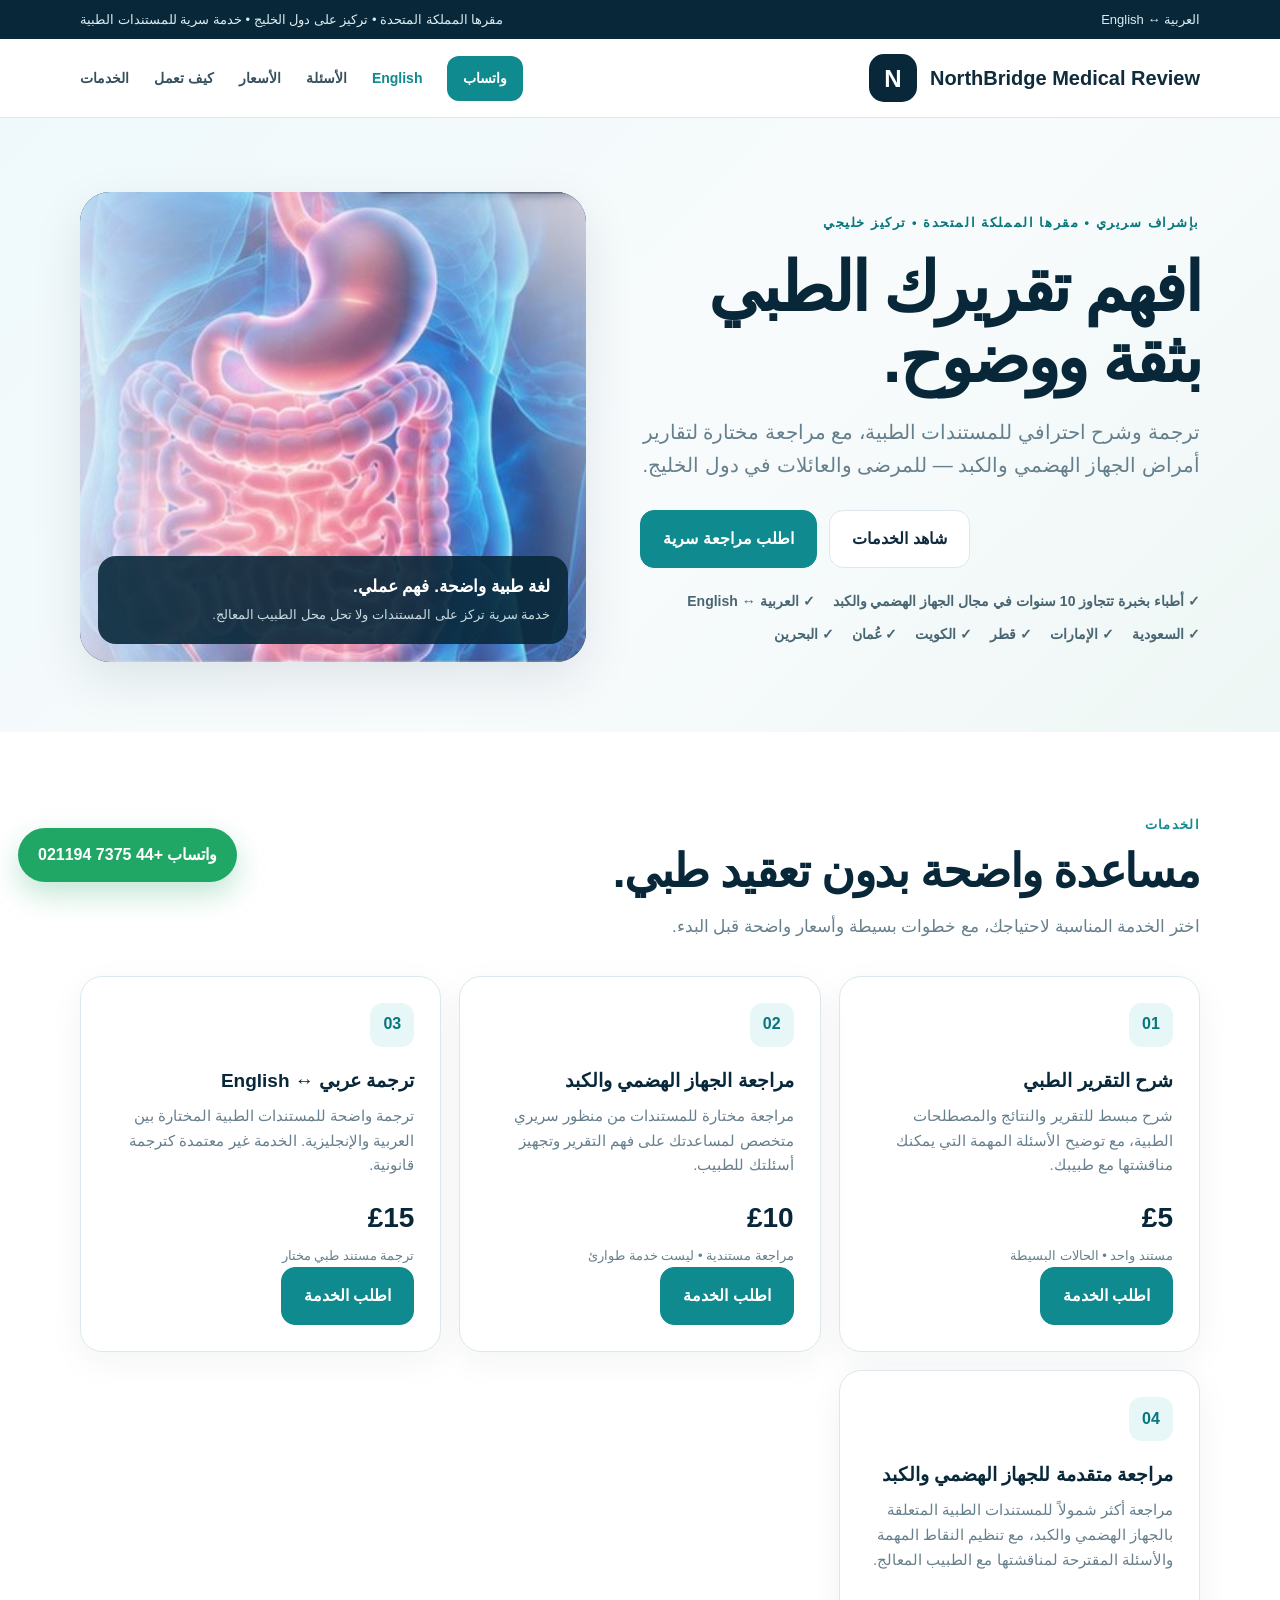
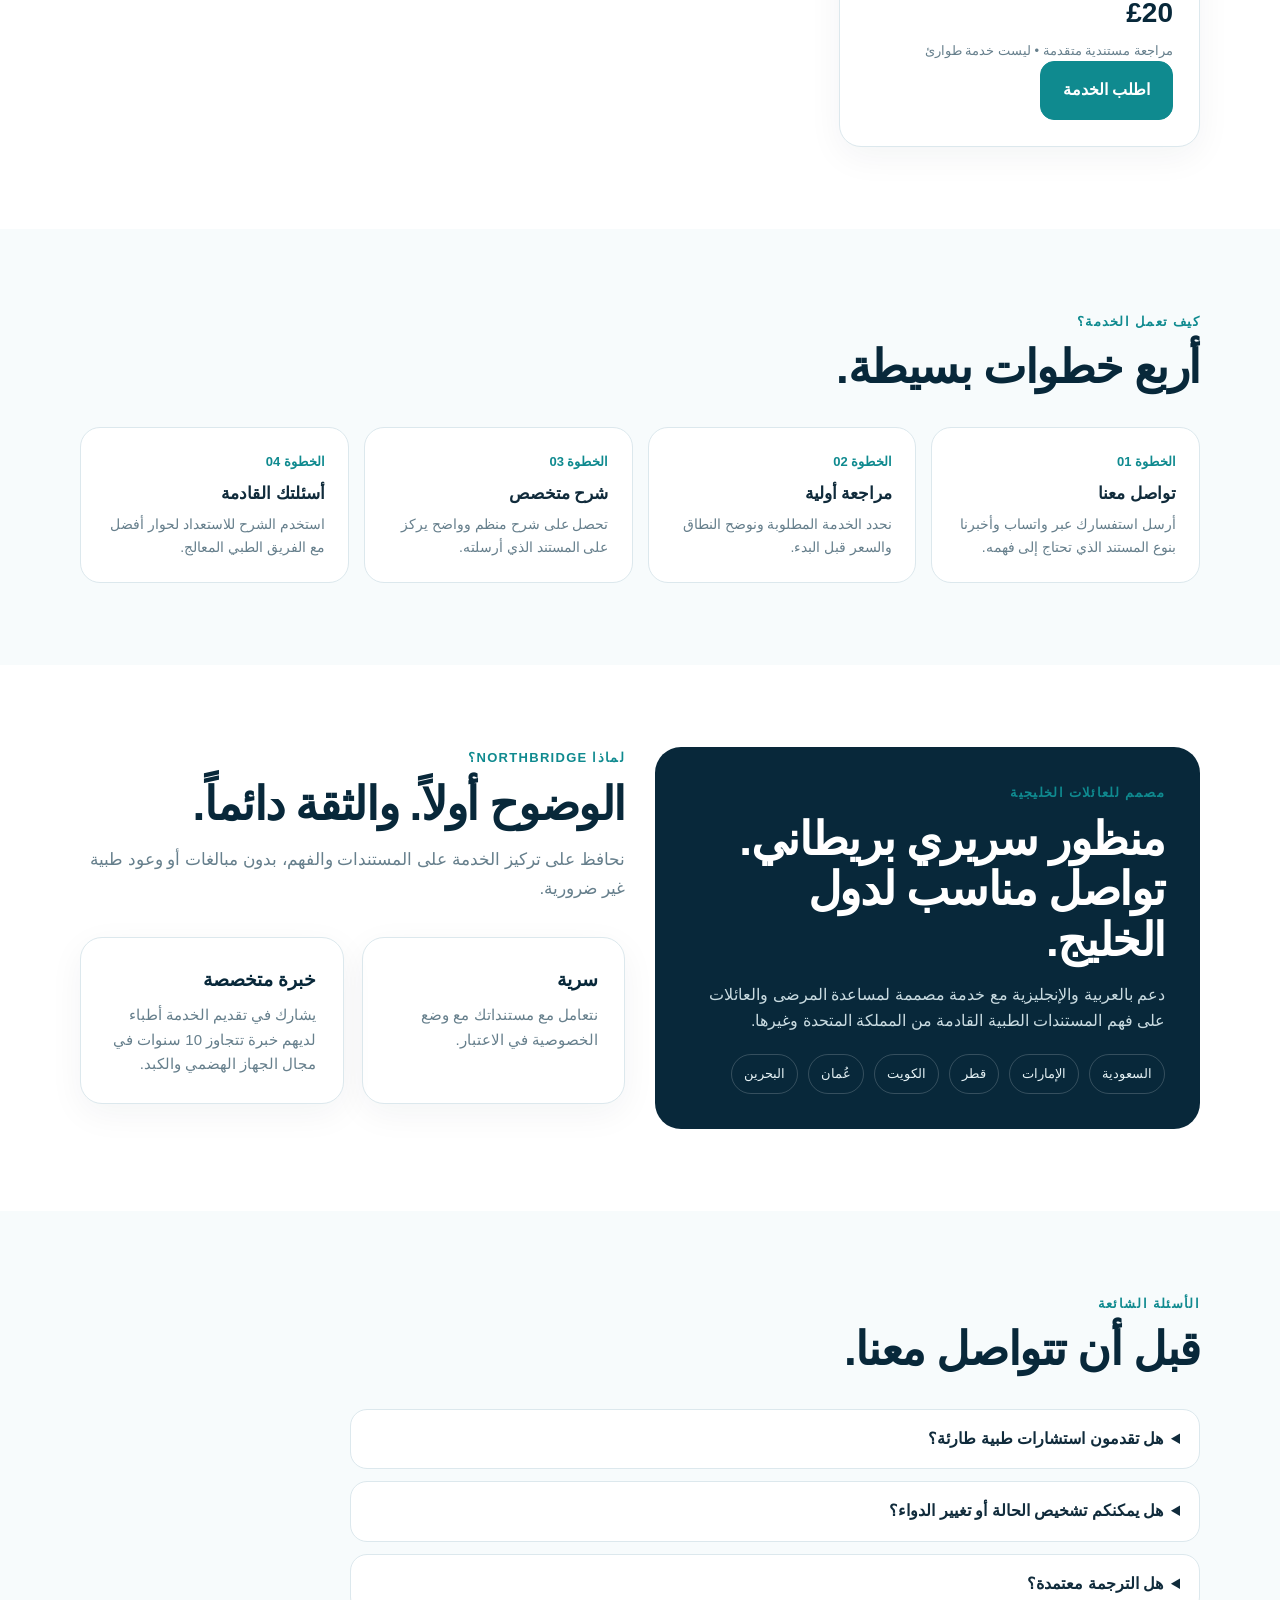
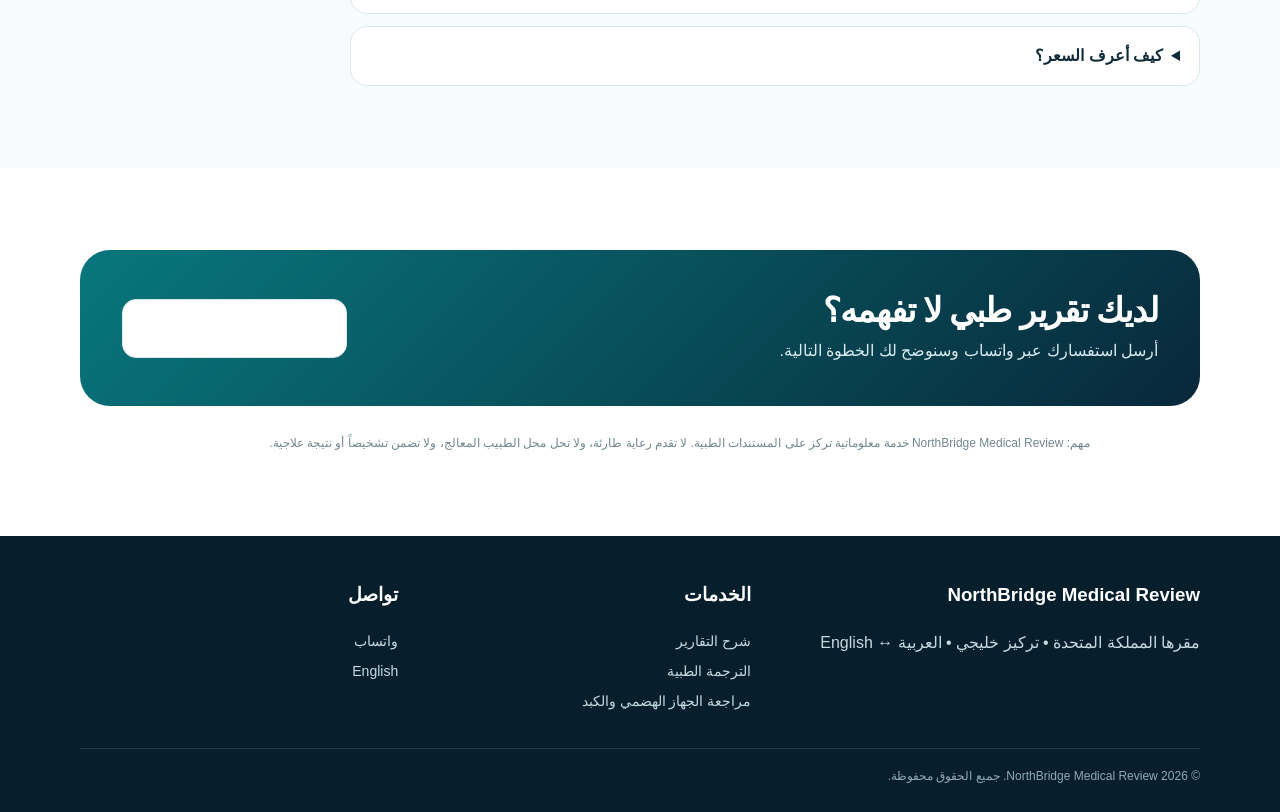
==== commit 66b40775: "Rename ar_final-1.html to ar.html" ====
--- a/ar.html
+++ b/ar.html
@@ -17,13 +17,16 @@
 <section class="hero"><div class="container hero-grid"><div><div class="eyebrow">بإشراف سريري • مقرها المملكة المتحدة • تركيز خليجي</div>
 <h1>افهم تقريرك الطبي بثقة ووضوح.</h1><p>ترجمة وشرح احترافي للمستندات الطبية، مع مراجعة مختارة لتقارير أمراض الجهاز الهضمي والكبد — للمرضى والعائلات في دول الخليج.</p>
 <div class="actions"><a class="btn btn-primary" href="https://wa.me/447375021194?text=%D9%85%D8%B1%D8%AD%D8%A8%D8%A7%D9%8B%D8%8C%20%D8%A3%D8%B1%D8%BA%D8%A8%20%D9%81%D9%8A%20%D8%B7%D9%84%D8%A8%20%D9%85%D8%B1%D8%A7%D8%AC%D8%B9%D8%A9%20%D8%B3%D8%B1%D9%8A%D8%A9%20%D9%84%D8%AA%D9%82%D8%B1%D9%8A%D8%B1%20%D8%B7%D8%A8%D9%8A.">اطلب مراجعة سرية</a><a class="btn btn-light" href="#services">شاهد الخدمات</a></div>
-<div class="trustline"><span>✓ العربية ↔ English</span><span>✓ السعودية</span><span>✓ الإمارات</span><span>✓ قطر</span><span>✓ الكويت</span><span>✓ عُمان</span><span>✓ البحرين</span></div>
+<div class="trustline"><span>✓ أطباء بخبرة تتجاوز 10 سنوات في مجال الجهاز الهضمي والكبد</span><span>✓ العربية ↔ English</span><span>✓ السعودية</span><span>✓ الإمارات</span><span>✓ قطر</span><span>✓ الكويت</span><span>✓ عُمان</span><span>✓ البحرين</span></div>
 </div><div class="hero-card"><img src="gulf-digestive-anatomy.jpg" alt="رسم طبي توضيحي للجهاز الهضمي"><div class="hero-overlay"><strong>لغة طبية واضحة. فهم عملي.</strong><span>خدمة سرية تركز على المستندات ولا تحل محل الطبيب المعالج.</span></div></div></div></section>
 
 <section class="section" id="services"><div class="container"><div class="section-head"><div class="kicker">الخدمات</div><h2>مساعدة واضحة بدون تعقيد طبي.</h2><p>اختر الخدمة المناسبة لاحتياجك، مع خطوات بسيطة وأسعار واضحة قبل البدء.</p></div>
-<div class="cards"><article class="card"><div class="icon">01</div><h3>شرح التقرير الطبي</h3><p>شرح مبسط للتقرير والنتائج والمصطلحات الطبية، مع توضيح الأسئلة المهمة التي يمكنك مناقشتها مع طبيبك.</p><div class="price">من £15</div><div class="price-note">مستند واحد • الحالات البسيطة</div></article>
-<article class="card"><div class="icon">02</div><h3>ترجمة عربي ↔ English</h3><p>ترجمة واضحة للمستندات الطبية المختارة بين العربية والإنجليزية. الخدمة غير معتمدة كترجمة قانونية.</p><div class="price">من £20</div><div class="price-note">السعر النهائي حسب طول المستند</div></article>
-<article class="card"><div class="icon">03</div><h3>مراجعة تقارير الجهاز الهضمي والكبد</h3><p>مراجعة مختارة للمستندات من منظور سريري متخصص لمساعدتك على فهم التقرير وتجهيز أسئلتك للطبيب.</p><div class="price">من £35</div><div class="price-note">مراجعة مستندية • ليست خدمة طوارئ</div></article></div></div></section>
+<div class="cards">
+<article class="card"><div class="icon">01</div><h3>شرح التقرير الطبي</h3><p>شرح مبسط للتقرير والنتائج والمصطلحات الطبية، مع توضيح الأسئلة المهمة التي يمكنك مناقشتها مع طبيبك.</p><div class="price">£5</div><div class="price-note">مستند واحد • الحالات البسيطة</div><a class="btn btn-primary" href="https://buy.stripe.com/7sYfZh8Fi0wL2LQcPy0sU00">اطلب الخدمة</a></article>
+<article class="card"><div class="icon">02</div><h3>مراجعة الجهاز الهضمي والكبد</h3><p>مراجعة مختارة للمستندات من منظور سريري متخصص لمساعدتك على فهم التقرير وتجهيز أسئلتك للطبيب.</p><div class="price">£10</div><div class="price-note">مراجعة مستندية • ليست خدمة طوارئ</div><a class="btn btn-primary" href="https://buy.stripe.com/dRmfZh2gUdjx9aeaHq0sU01">اطلب الخدمة</a></article>
+<article class="card"><div class="icon">03</div><h3>ترجمة عربي ↔ English</h3><p>ترجمة واضحة للمستندات الطبية المختارة بين العربية والإنجليزية. الخدمة غير معتمدة كترجمة قانونية.</p><div class="price">£15</div><div class="price-note">ترجمة مستند طبي مختار</div><a class="btn btn-primary" href="https://buy.stripe.com/14A9AT8Fi0wL9ae16Q0sU02">اطلب الخدمة</a></article>
+<article class="card"><div class="icon">04</div><h3>مراجعة متقدمة للجهاز الهضمي والكبد</h3><p>مراجعة أكثر شمولاً للمستندات الطبية المتعلقة بالجهاز الهضمي والكبد، مع تنظيم النقاط المهمة والأسئلة المقترحة لمناقشتها مع الطبيب المعالج.</p><div class="price">£20</div><div class="price-note">مراجعة مستندية متقدمة • ليست خدمة طوارئ</div><a class="btn btn-primary" href="https://buy.stripe.com/4gM8wPf3G93haei9Dm0sU03">اطلب الخدمة</a></article>
+</div></div></section>
 
 <section class="section section-soft" id="how"><div class="container"><div class="section-head"><div class="kicker">كيف تعمل الخدمة؟</div><h2>أربع خطوات بسيطة.</h2></div><div class="process">
 <div class="step"><div class="num">الخطوة 01</div><h3>تواصل معنا</h3><p>أرسل استفسارك عبر واتساب وأخبرنا بنوع المستند الذي تحتاج إلى فهمه.</p></div>
@@ -32,7 +35,7 @@
 <div class="step"><div class="num">الخطوة 04</div><h3>أسئلتك القادمة</h3><p>استخدم الشرح للاستعداد لحوار أفضل مع الفريق الطبي المعالج.</p></div></div></div></section>
 
 <section class="section" id="pricing"><div class="container gcc"><div class="gcc-panel"><div class="kicker">مصمم للعائلات الخليجية</div><h2>منظور سريري بريطاني. تواصل مناسب لدول الخليج.</h2><p>دعم بالعربية والإنجليزية مع خدمة مصممة لمساعدة المرضى والعائلات على فهم المستندات الطبية القادمة من المملكة المتحدة وغيرها.</p><div class="countries"><span class="country">السعودية</span><span class="country">الإمارات</span><span class="country">قطر</span><span class="country">الكويت</span><span class="country">عُمان</span><span class="country">البحرين</span></div></div>
-<div><div class="section-head"><div class="kicker">لماذا NorthBridge؟</div><h2>الوضوح أولاً. والثقة دائماً.</h2><p>نحافظ على تركيز الخدمة على المستندات والفهم، بدون مبالغات أو وعود طبية غير ضرورية.</p></div><div class="cards" style="grid-template-columns:1fr 1fr"><article class="card"><h3>سرية</h3><p>نتعامل مع مستنداتك مع وضع الخصوصية في الاعتبار.</p></article><article class="card"><h3>بإشراف سريري</h3><p>شرح المصطلحات الطبية من منظور سريري واضح.</p></article></div></div></div></section>
+<div><div class="section-head"><div class="kicker">لماذا NorthBridge؟</div><h2>الوضوح أولاً. والثقة دائماً.</h2><p>نحافظ على تركيز الخدمة على المستندات والفهم، بدون مبالغات أو وعود طبية غير ضرورية.</p></div><div class="cards" style="grid-template-columns:1fr 1fr"><article class="card"><h3>سرية</h3><p>نتعامل مع مستنداتك مع وضع الخصوصية في الاعتبار.</p></article><article class="card"><h3>خبرة متخصصة</h3><p>يشارك في تقديم الخدمة أطباء لديهم خبرة تتجاوز 10 سنوات في مجال الجهاز الهضمي والكبد.</p></article></div></div></div></section>
 
 <section class="section section-soft" id="faq"><div class="container"><div class="section-head"><div class="kicker">الأسئلة الشائعة</div><h2>قبل أن تتواصل معنا.</h2></div><div class="faq">
 <details><summary>هل تقدمون استشارات طبية طارئة؟</summary><p>لا. الخدمة مخصصة لشرح ومراجعة المستندات. في الحالات الطارئة أو الأعراض الشديدة، تواصل مع خدمات الطوارئ أو طبيبك المعالج.</p></details>
@@ -45,4 +48,4 @@
 </main>
 <footer class="footer"><div class="container footer-grid"><div><h3>NorthBridge Medical Review</h3><p>مقرها المملكة المتحدة • تركيز خليجي • العربية ↔ English</p></div><div><h3>الخدمات</h3><a href="#services">شرح التقارير</a><a href="#services">الترجمة الطبية</a><a href="#services">مراجعة الجهاز الهضمي والكبد</a></div><div><h3>تواصل</h3><a href="https://wa.me/447375021194">واتساب</a><a href="index.html">English</a></div></div><div class="container copyright">© 2026 NorthBridge Medical Review. جميع الحقوق محفوظة.</div></footer>
 <a class="wa" href="https://wa.me/447375021194?text=%D9%85%D8%B1%D8%AD%D8%A8%D8%A7%D9%8B%D8%8C%20%D8%A3%D8%B1%D8%BA%D8%A8%20%D9%81%D9%8A%20%D8%A7%D9%84%D8%A7%D8%B3%D8%AA%D9%81%D8%B3%D8%A7%D8%B1.">واتساب +44 7375 021194</a>
-</body></html>+</body></html>
